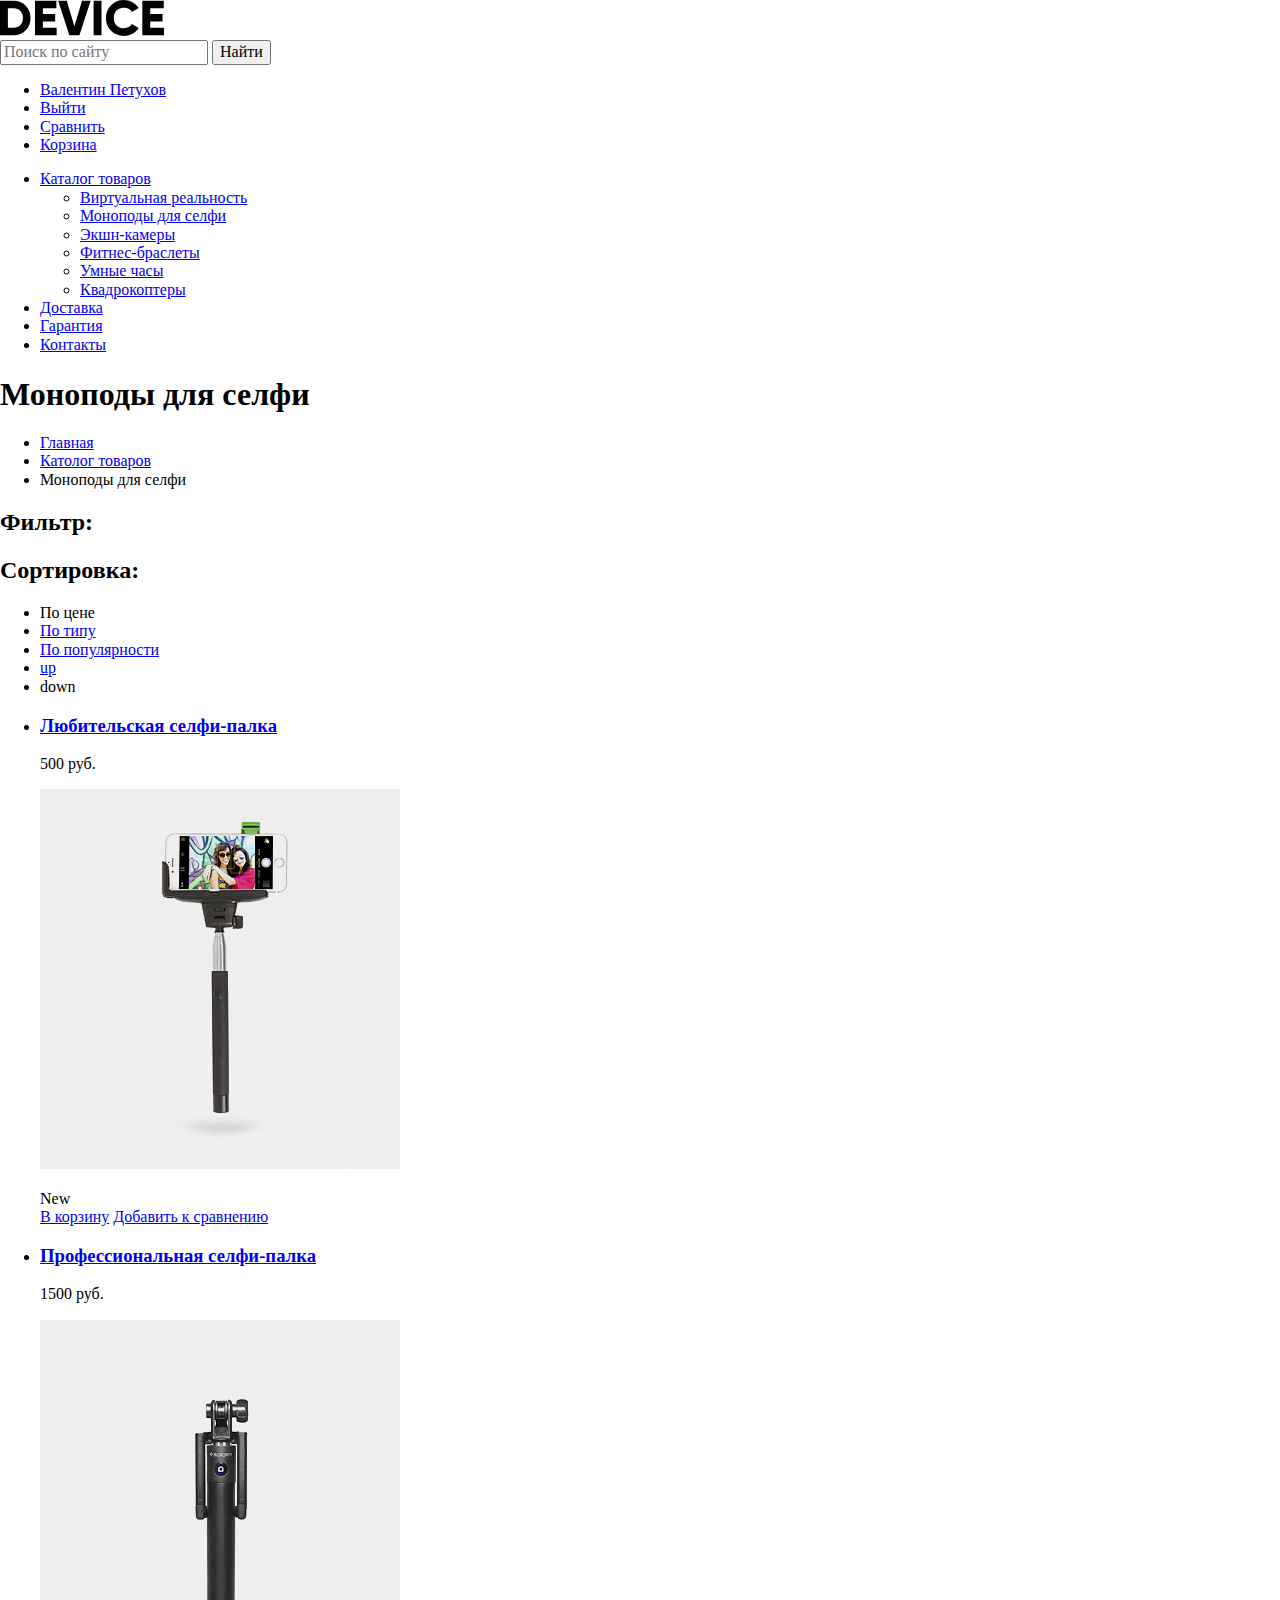
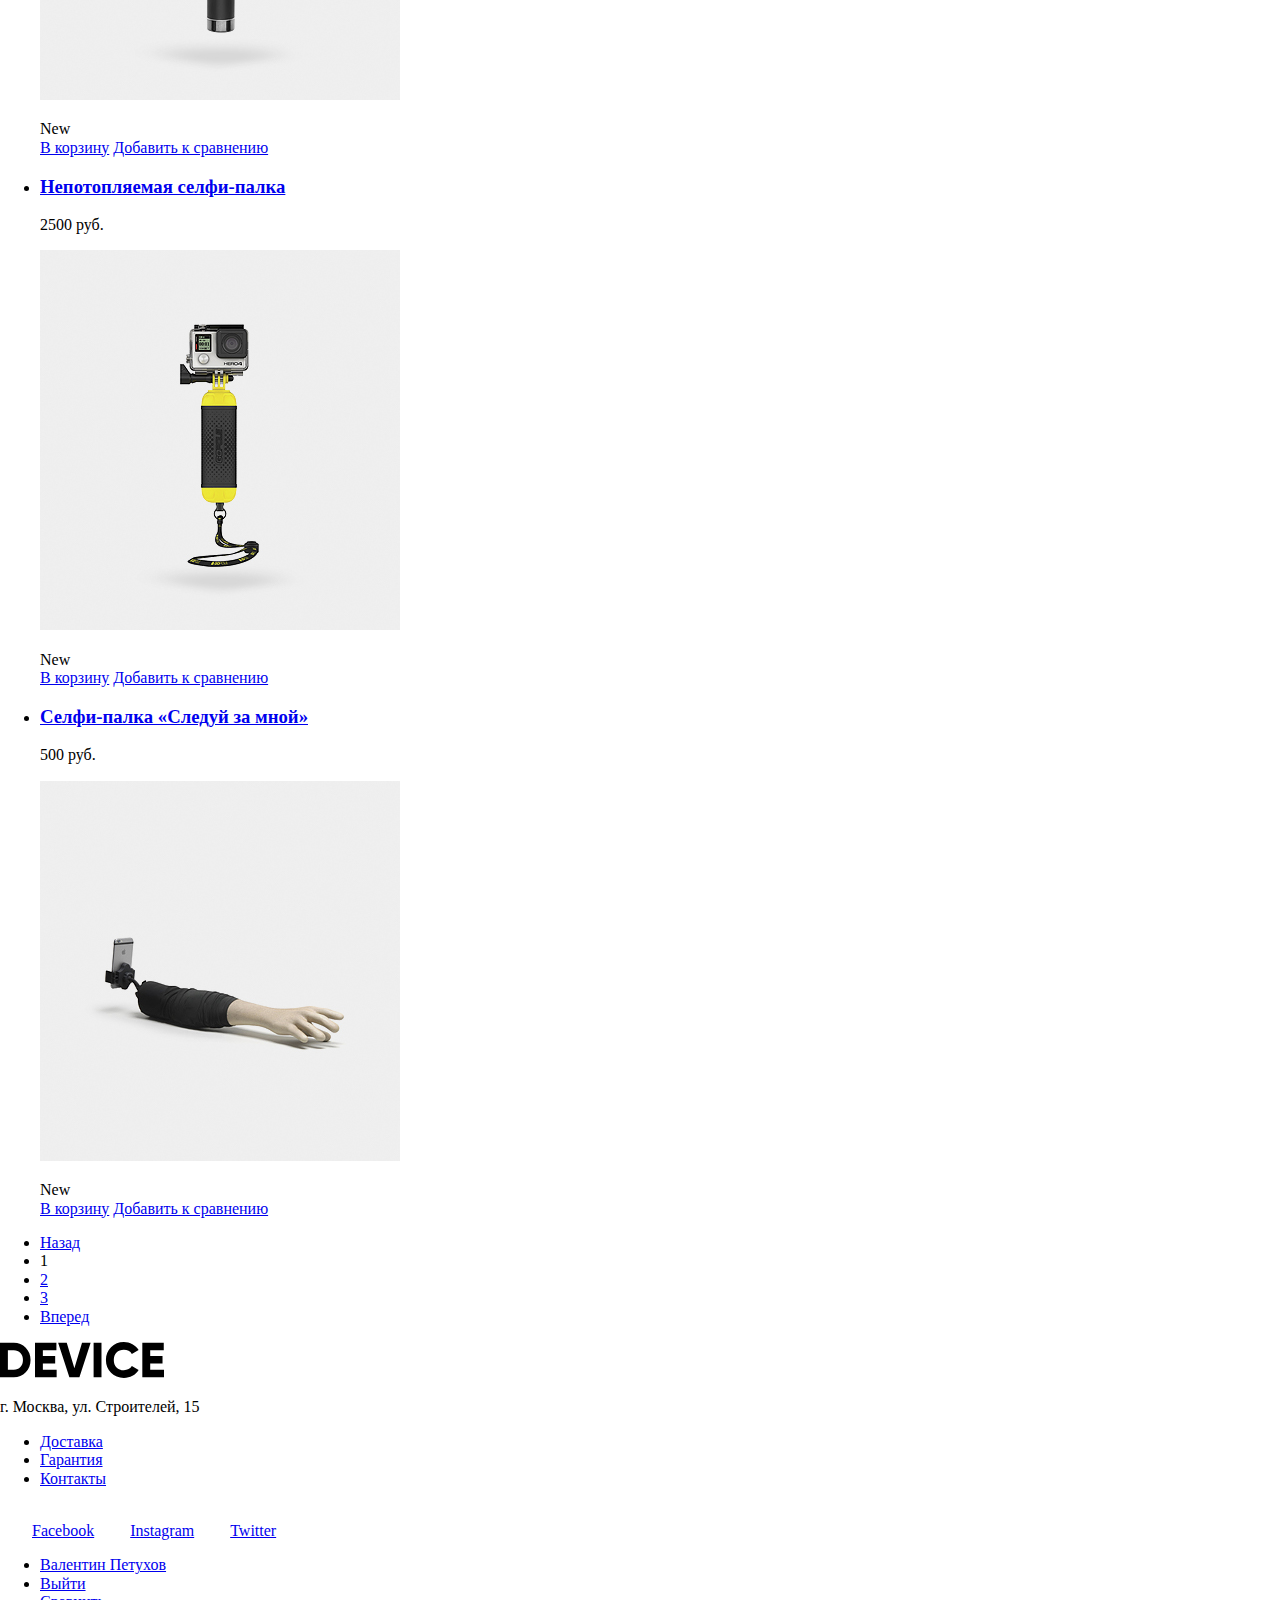
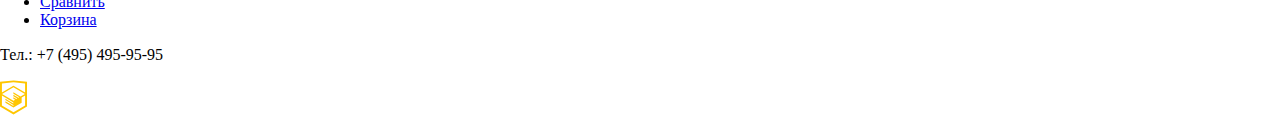
==== monopod.html @ d512a2a6 "Доработал разметку" ====
<!DOCTYPE html>
<html lang="ru">

<head>
    <meta charset="utf-8">
    <title>HTML Academy: Девайс</title>
    <link rel="stylesheet" href="css/normalize.css">
    <link rel="stylesheet" href="css/style.css">
</head>

<body>
    <header class="main-header">
        <a class="main-header-logo" href="index.html"><img src="img/logo.svg" alt="Device" width="164" height="36"></a>
        <form>
            <input type="search" name="search" placeholder="Поиск по сайту">
            <input type="submit" value="Найти">
        </form>
        <ul class="user-block">
            <li class="login"><a href="#">Валентин Петухов</a></li>
            <li class="exit"><a href="#">Выйти</a></li>
            <li class="compare"><a href="#">Сравнить</a></li>
            <li class="cart"><a href="#">Корзина</a></li>
        </ul>
        <nav class="main-navigation">
            <ul class="site-navigation">
                <li><a href="#">Каталог товаров</a>
                    <ul>
                        <li><a href="#">Виртуальная реальность</a></li>
                        <li><a href="#">Моноподы для селфи</a></li>
                        <li><a href="#">Экшн-камеры</a></li>
                    </ul>
                    <ul>
                        <li><a href="#">Фитнес-браслеты</a></li>
                        <li><a href="#">Умные часы</a></li>
                    </ul>
                    <ul>
                        <li><a href="#">Квадрокоптеры</a></li>
                    </ul>
                </li>
                <li><a href="#">Доставка</a></li>
                <li><a href="#">Гарантия</a></li>
                <li><a href="#">Контакты</a></li>
            </ul>
        </nav>
    </header>

    <main class="container">

        <h1>Моноподы для селфи</h1>
        <ul class="breadcrumbs">
            <li><a href="index.html">Главная</a></li>
            <li><a href="#">Католог товаров</a></li>
            <li class="breadcrumbs-current">Моноподы для селфи</li>
        </ul>

        <section class="filter">
            <h2 class="filter-title">Фильтр:</h2>
            <!-- ЗДЕСЬ БУДЕТ ФОРМА С ФИЛЬТРОМ -->
        </section>

        <section class="sorting">
            <h2 class="sorting-title">Сортировка:</h2>
            <ul class="sorting-type">
                <li><a class="sorting-type-active">По цене</a></li>
                <li><a href="#">По типу</a></li>
                <li><a href="#">По популярности</a></li>
                <li><a class="btn-up-direction" href="#">up</a></li>
                <li><a class="btn-down-direction sorting-direction-active">down</a></li>
            </ul>
        </section>

        <section class="catalog">
            <ul class="catalog-items">
                <li class="catalog-item">
                    <h3 class="catalog-item-title"><a href="#">Любительская селфи-палка</a></h3>
                    <span class="catalog-item-price">500 руб.</span>
                    <p>
                        <img src="img/item-1.jpg" alt="Любительская селфи-палка" width="360" height="380">
                    </p>
                    <div class="catalog-item-flag">New</div>
                    <div class="catalog-item-hover">
                        <a href="#">В корзину</a>
                        <a href="#">Добавить к сравнению</a>
                    </div>
                </li>
                <li class="catalog-item">
                    <h3 class="catalog-item-title"><a href="#">Профессиональная селфи-палка</a></h3>
                    <span class="catalog-item-price">1500 руб.</span>
                    <p>
                        <img src="img/item-2.jpg" alt="Профессиональная селфи-палка" width="360" height="380">
                    </p>
                    <div class="catalog-item-flag">New</div>
                    <div class="catalog-item-hover">
                        <a href="#">В корзину</a>
                        <a href="#">Добавить к сравнению</a>
                    </div>
                </li>
                <li class="catalog-item">
                    <h3 class="catalog-item-title"><a href="#">Непотопляемая селфи-палка</a></h3>
                    <span class="catalog-item-price">2500 руб.</span>
                    <p>
                        <img src="img/item-3.jpg" alt="Непотопляемая селфи-палка" width="360" height="380">
                    </p>
                    <div class="catalog-item-flag">New</div>
                    <div class="catalog-item-hover">
                        <a href="#">В корзину</a>
                        <a href="#">Добавить к сравнению</a>
                    </div>
                </li>
                <li class="catalog-item">

                    <h3 class="catalog-item-title"><a href="#">Селфи-палка «Следуй за мной»</a></h3>
                    <span class="catalog-item-price">500 руб.</span>
                    <p>
                        <img src="img/item-4.jpg" alt="Селфи-палка «Следуй за мной»" width="360" height="380">
                    </p>
                    <div class="catalog-item-flag">New</div>
                    <div class="catalog-item-hover">
                        <a href="#">В корзину</a>
                        <a href="#">Добавить к сравнению</a>
                    </div>
                </li>
            </ul>
            <ul class="catalog-pagination">
                <li class="pagination-btn-prev">
                    <a href="#">Назад</a>
                </li>
                <li class="pagination-btn-page">
                    <a class="pagination-item-current">1</a>
                </li>
                <li class="pagination-btn-page">
                    <a href="#">2</a>
                </li>
                <li class="pagination-btn-page">
                    <a href="#">3</a>
                </li>
                <li class="pagination-btn-prev">
                    <a href="#">Вперед</a>
                </li>
            </ul>
        </section>

    </main>

    <footer class="main-footer">
        <a class="main-footer-logo" href="index.html"><img src="img/logo.svg" alt="Device" width="164" height="36"></a>
        <p>г. Москва, ул. Строителей, 15</p>
        <ul class="site-navigation">
            <li><a href="#">Доставка</a></li>
            <li><a href="#">Гарантия</a></li>
            <li><a href="#">Контакты</a></li>
        </ul>
        <div class="main-footer-social">
            <a class="social-btn" href="#"><img src="img/fb.svg" alt="Facebook" width="32" height="32">Facebook</a>
            <a class="social-btn" href="#"><img src="img/instagram.svg" alt="Instagram" width="32" height="32">Instagram</a>
            <a class="social-btn" href="#"><img src="img/twitter.svg" alt="Twitter" width="32" height="32">Twitter</a>
        </div>
        <ul class="user-block">
            <li class="login"><a href="#">Валентин Петухов</a></li>
            <li class="exit"><a href="#">Выйти</a></li>
            <li class="compare"><a href="#">Сравнить</a></li>
            <li class="cart"><a href="#">Корзина</a></li>
        </ul>
        <p>Тел.: +7 (495) 495-95-95</p>
        <a href="https://htmlacademy.ru/intensive/htmlcss" target="_blank"><img src="img/logo-html.svg" alt="HTML Academy" width="27" height="35"></a>
    </footer>

    <script type="text/javascript" src="js/scripts.js"></script>

</body>

</html>
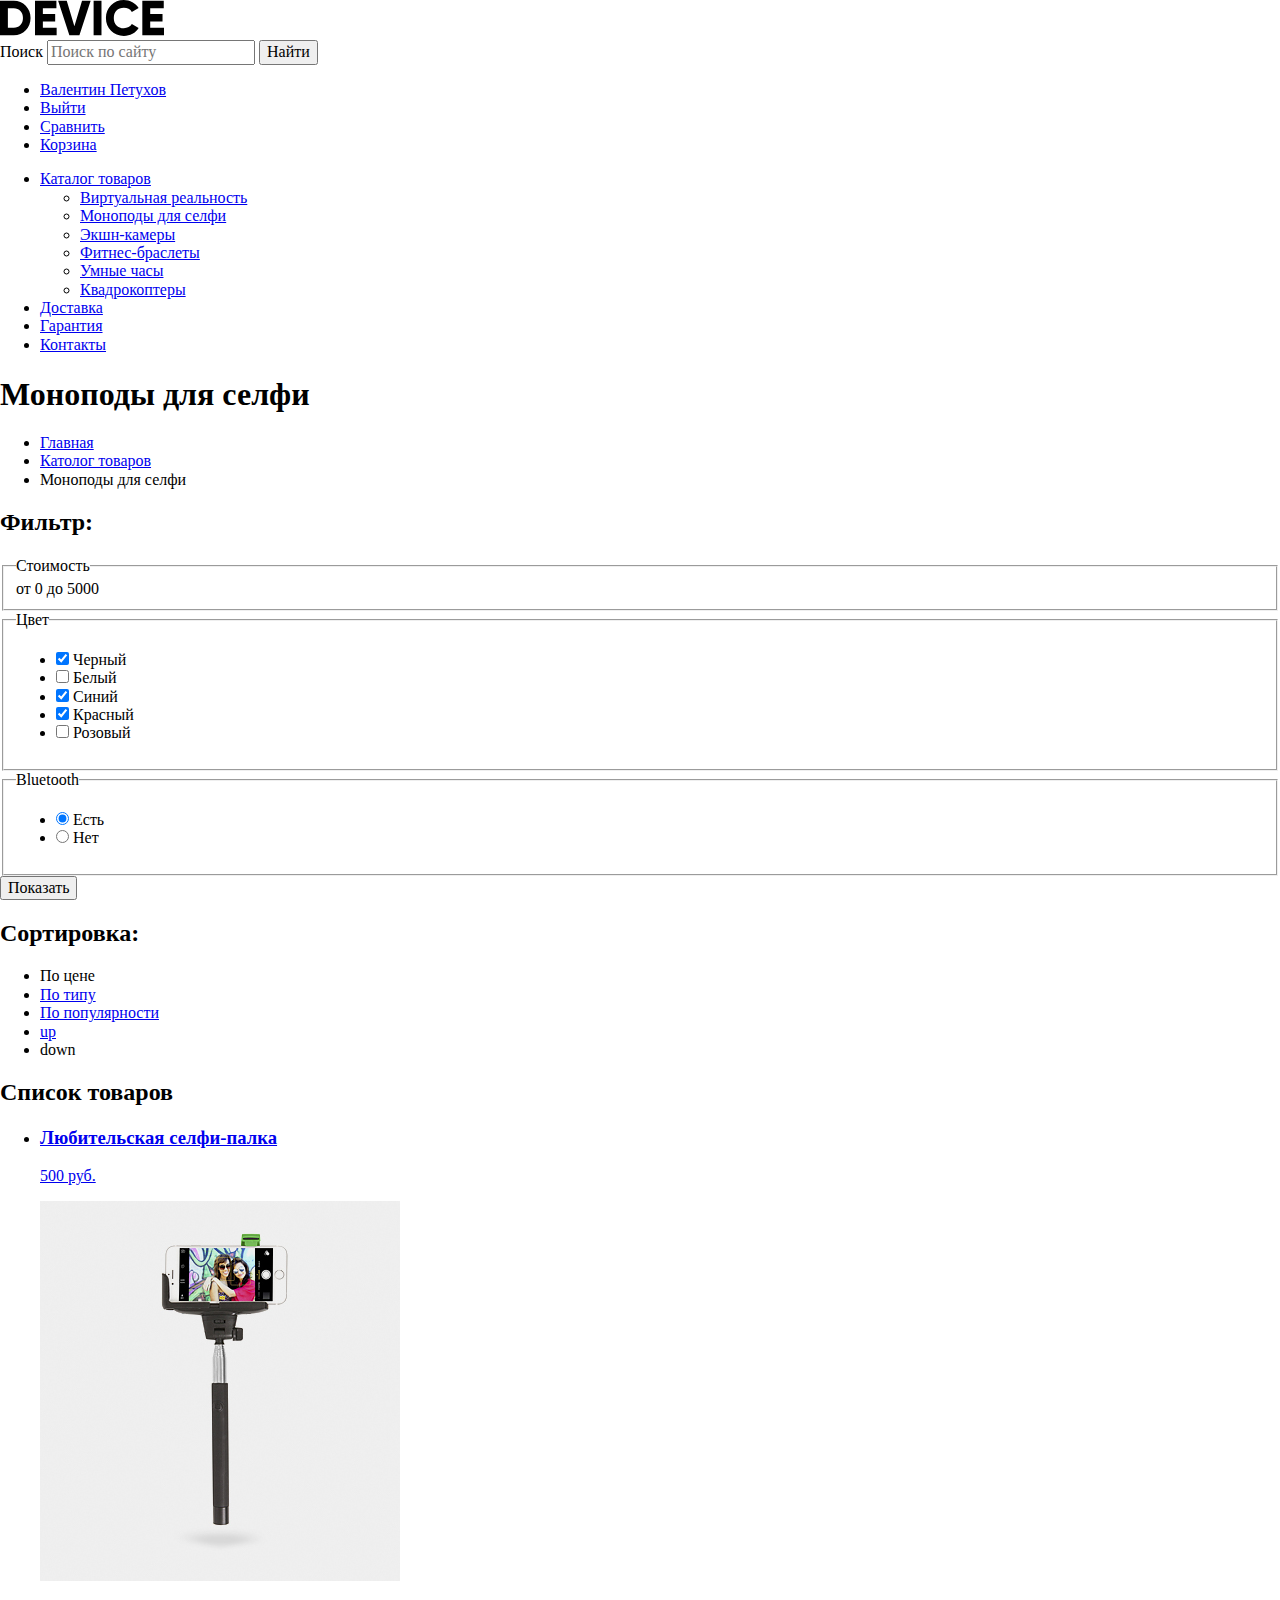
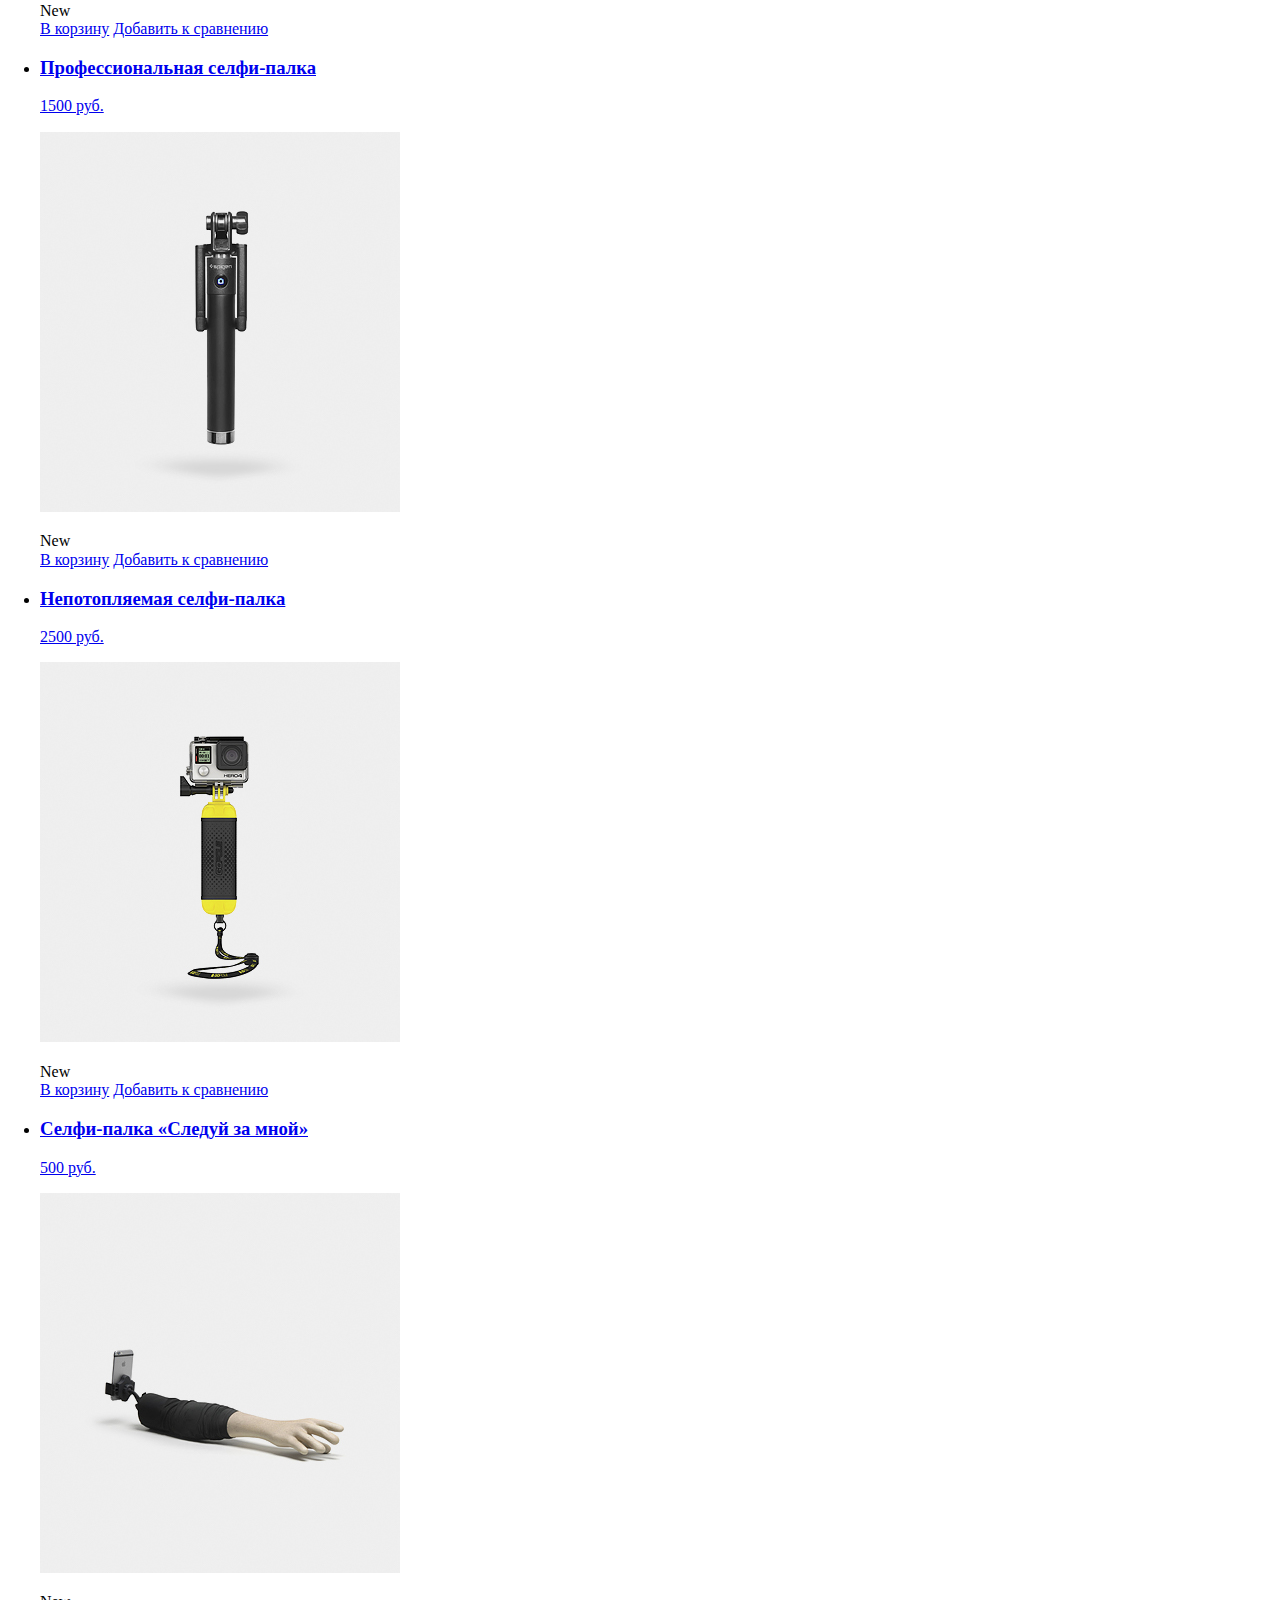
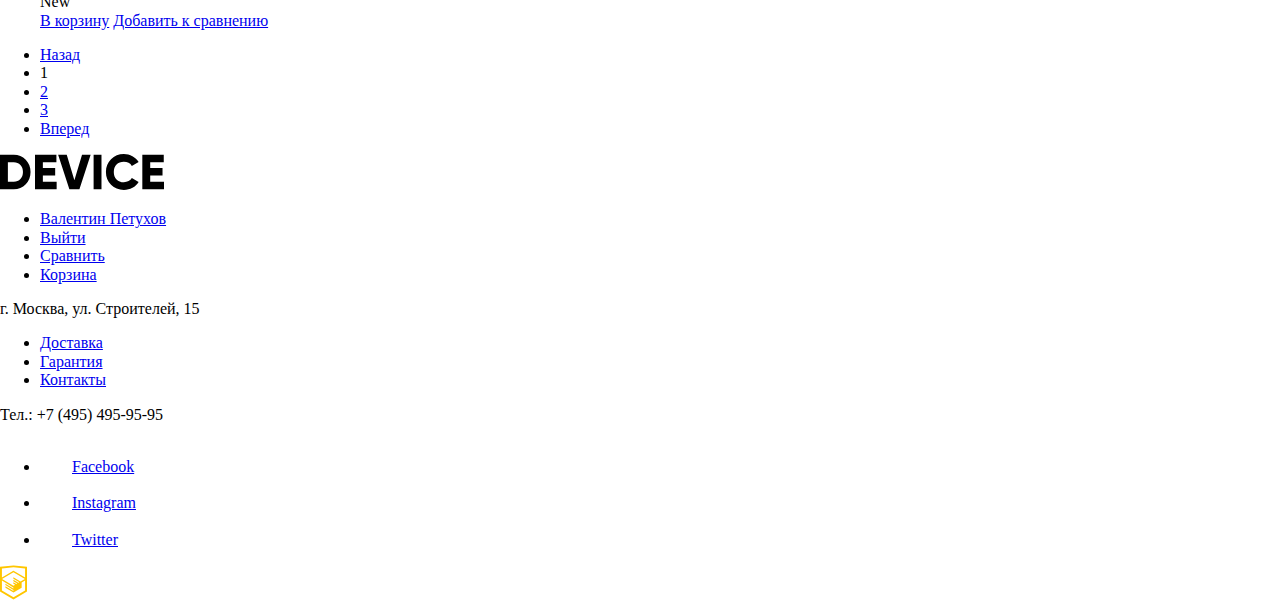
==== commit 96d6812f: "Доработал каталог" ====
--- a/monopod.html
+++ b/monopod.html
@@ -10,10 +10,11 @@
 
 <body>
     <header class="main-header">
-        <a class="main-header-logo" href="index.html"><img src="img/logo.svg" alt="Device" width="164" height="36"></a>
-        <form>
-            <input type="search" name="search" placeholder="Поиск по сайту">
-            <input type="submit" value="Найти">
+        <a class="logo" href="index.html"><img src="img/logo.svg" alt="Device" width="164" height="36"></a>
+        <form class="search-form" action="https://echo.htmlacademy.ru" method="get">
+            <label for="search-form">Поиск</label>
+            <input type="search" name="search" placeholder="Поиск по сайту" id="search-form">
+            <button type="submit">Найти</button>
         </form>
         <ul class="user-block">
             <li class="login"><a href="#">Валентин Петухов</a></li>
@@ -45,7 +46,6 @@
     </header>
 
     <main class="container">
-
         <h1>Моноподы для селфи</h1>
         <ul class="breadcrumbs">
             <li><a href="index.html">Главная</a></li>
@@ -53,9 +53,63 @@
             <li class="breadcrumbs-current">Моноподы для селфи</li>
         </ul>
 
-        <section class="filter">
+        <section class="filters">
             <h2 class="filter-title">Фильтр:</h2>
-            <!-- ЗДЕСЬ БУДЕТ ФОРМА С ФИЛЬТРОМ -->
+            <form class="filter" method="get" action="https://echo.htmlacademy.ru">
+                <fieldset>
+                    <legend>Стоимость</legend>
+                    <div class="range-controls">
+                        <div class="scale">
+                            <div class="bar"></div>
+                        </div>
+                        <div class="toggle toggle-min"></div>
+                        <div class="toggle toggle-max"></div>
+                    </div>
+                    <div class="selected-price">
+                        <span>от 0</span>
+                        <span>до 5000</span>
+                    </div>
+                </fieldset>
+                <fieldset>
+                    <legend>Цвет</legend>
+                    <ul>
+                        <li class="filter-option">
+                            <input class="visually-hidden filter-input filter-input-checkbox" type="checkbox" name="color-black" id="filter-color-black" checked>
+                            <label for="filter-color-black">Черный</label>
+                        </li>
+                        <li class="filter-option">
+                            <input class="visually-hidden filter-input filter-input-checkbox" type="checkbox" name="color-white" id="filter-color-white">
+                            <label for="filter-color-white">Белый</label>
+                        </li>
+                        <li class="filter-option">
+                            <input class="visually-hidden filter-input filter-input-checkbox" type="checkbox" name="color-blue" id="filter-color-blue" checked>
+                            <label for="filter-color-blue">Синий</label>
+                        </li>
+                        <li class="filter-option">
+                            <input class="visually-hidden filter-input filter-input-checkbox" type="checkbox" name="color-red" id="filter-color-red" checked>
+                            <label for="filter-color-red">Красный</label>
+                        </li>
+                        <li class="filter-option">
+                            <input class="visually-hidden filter-input filter-input-checkbox" type="checkbox" name="color-pink" id="filter-color-pink">
+                            <label for="filter-color-pink">Розовый</label>
+                        </li>
+                    </ul>
+                </fieldset>
+                <fieldset>
+                    <legend>Bluetooth</legend>
+                    <ul>
+                        <li class="filter-option">
+                            <input class="visually-hidden filter-input filter-input-radio" type="radio" name="bluetooth" value="yes" id="bluetooth-yes" checked>
+                            <label for="bluetooth-yes">Есть</label>
+                        </li>
+                        <li class="filter-option">
+                            <input class="visually-hidden filter-input filter-input-radio" type="radio" name="bluetooth" value="no" id="bluetooth-no">
+                            <label for="bluetooth-no">Нет</label>
+                        </li>
+                    </ul>
+                </fieldset>
+                <button type="submit" class="filter-button button">Показать</button>
+            </form>
         </section>
 
         <section class="sorting">
@@ -65,15 +119,18 @@
                 <li><a href="#">По типу</a></li>
                 <li><a href="#">По популярности</a></li>
                 <li><a class="btn-up-direction" href="#">up</a></li>
-                <li><a class="btn-down-direction sorting-direction-active">down</a></li>
+                <li><a class="btn-down-direction current">down</a></li>
             </ul>
         </section>
 
         <section class="catalog">
-            <ul class="catalog-items">
-                <li class="catalog-item">
-                    <h3 class="catalog-item-title"><a href="#">Любительская селфи-палка</a></h3>
-                    <span class="catalog-item-price">500 руб.</span>
+            <h2 class="visually-hidden">Список товаров</h2>
+            <ul class="catalog-list">
+                <li class="catalog-item">
+                    <a href="#">
+                        <h3 class="catalog-item-title">Любительская селфи-палка</h3>
+                        <span class="catalog-item-price">500 руб.</span>
+                    </a>
                     <p>
                         <img src="img/item-1.jpg" alt="Любительская селфи-палка" width="360" height="380">
                     </p>
@@ -84,8 +141,10 @@
                     </div>
                 </li>
                 <li class="catalog-item">
-                    <h3 class="catalog-item-title"><a href="#">Профессиональная селфи-палка</a></h3>
-                    <span class="catalog-item-price">1500 руб.</span>
+                    <a href="#">
+                        <h3 class="catalog-item-title">Профессиональная селфи-палка</h3>
+                        <span class="catalog-item-price">1500 руб.</span>
+                    </a>
                     <p>
                         <img src="img/item-2.jpg" alt="Профессиональная селфи-палка" width="360" height="380">
                     </p>
@@ -96,8 +155,10 @@
                     </div>
                 </li>
                 <li class="catalog-item">
-                    <h3 class="catalog-item-title"><a href="#">Непотопляемая селфи-палка</a></h3>
-                    <span class="catalog-item-price">2500 руб.</span>
+                    <a href="#">
+                        <h3 class="catalog-item-title">Непотопляемая селфи-палка</h3>
+                        <span class="catalog-item-price">2500 руб.</span>
+                    </a>
                     <p>
                         <img src="img/item-3.jpg" alt="Непотопляемая селфи-палка" width="360" height="380">
                     </p>
@@ -108,9 +169,10 @@
                     </div>
                 </li>
                 <li class="catalog-item">
-
-                    <h3 class="catalog-item-title"><a href="#">Селфи-палка «Следуй за мной»</a></h3>
-                    <span class="catalog-item-price">500 руб.</span>
+                    <a href="#">
+                        <h3 class="catalog-item-title">Селфи-палка «Следуй за мной»</h3>
+                        <span class="catalog-item-price">500 руб.</span>
+                    </a>
                     <p>
                         <img src="img/item-4.jpg" alt="Селфи-палка «Следуй за мной»" width="360" height="380">
                     </p>
@@ -121,20 +183,21 @@
                     </div>
                 </li>
             </ul>
-            <ul class="catalog-pagination">
-                <li class="pagination-btn-prev">
+
+            <ul class="pagination-list">
+                <li class="pagination-item">
                     <a href="#">Назад</a>
                 </li>
-                <li class="pagination-btn-page">
-                    <a class="pagination-item-current">1</a>
-                </li>
-                <li class="pagination-btn-page">
+                <li class="pagination-item pagination-item-current">
+                    <a>1</a>
+                </li>
+                <li class="pagination-item">
                     <a href="#">2</a>
                 </li>
-                <li class="pagination-btn-page">
+                <li class="pagination-item">
                     <a href="#">3</a>
                 </li>
-                <li class="pagination-btn-prev">
+                <li class="pagination-item">
                     <a href="#">Вперед</a>
                 </li>
             </ul>
@@ -143,26 +206,46 @@
     </main>
 
     <footer class="main-footer">
-        <a class="main-footer-logo" href="index.html"><img src="img/logo.svg" alt="Device" width="164" height="36"></a>
-        <p>г. Москва, ул. Строителей, 15</p>
-        <ul class="site-navigation">
-            <li><a href="#">Доставка</a></li>
-            <li><a href="#">Гарантия</a></li>
-            <li><a href="#">Контакты</a></li>
-        </ul>
-        <div class="main-footer-social">
-            <a class="social-btn" href="#"><img src="img/fb.svg" alt="Facebook" width="32" height="32">Facebook</a>
-            <a class="social-btn" href="#"><img src="img/instagram.svg" alt="Instagram" width="32" height="32">Instagram</a>
-            <a class="social-btn" href="#"><img src="img/twitter.svg" alt="Twitter" width="32" height="32">Twitter</a>
+        <div class="main-footer-top">
+            <a class="logo"><img src="img/logo.svg" alt="Device" width="164" height="36"></a>
+            <ul class="user-block">
+                <li class="login">
+                    <a href="#">Валентин Петухов</a>
+                </li>
+                <li class="exit">
+                    <a href="#">Выйти</a>
+                </li>
+                <li class="compare">
+                    <a href="#">Сравнить</a>
+                </li>
+                <li class="cart">
+                    <a href="#">Корзина</a>
+                </li>
+            </ul>
         </div>
-        <ul class="user-block">
-            <li class="login"><a href="#">Валентин Петухов</a></li>
-            <li class="exit"><a href="#">Выйти</a></li>
-            <li class="compare"><a href="#">Сравнить</a></li>
-            <li class="cart"><a href="#">Корзина</a></li>
-        </ul>
-        <p>Тел.: +7 (495) 495-95-95</p>
-        <a href="https://htmlacademy.ru/intensive/htmlcss" target="_blank"><img src="img/logo-html.svg" alt="HTML Academy" width="27" height="35"></a>
+        <div class="main-footer-middle">
+            <p>г. Москва, ул. Строителей, 15</p>
+            <ul class="site-navigation">
+                <li><a href="#">Доставка</a></li>
+                <li><a href="#">Гарантия</a></li>
+                <li><a href="#">Контакты</a></li>
+            </ul>
+            <p>Тел.: +7 (495) 495-95-95</p>
+        </div>
+        <div class="main-footer-bottom">
+            <ul class="social-buttons">
+                <li>
+                    <a class="social-facebook" href="#"><img src="img/fb.svg" alt="Facebook" width="32" height="32">Facebook</a>
+                </li>
+                <li>
+                    <a class="social-instagram" href="#"><img src="img/instagram.svg" alt="Instagram" width="32" height="32">Instagram</a>
+                </li>
+                <li>
+                    <a class="social-twitter" href="#"><img src="img/twitter.svg" alt="Twitter" width="32" height="32">Twitter</a>
+                </li>
+            </ul>
+            <a href="https://htmlacademy.ru/intensive/htmlcss" target="_blank"><img src="img/logo-html.svg" alt="HTML Academy" width="27" height="35"></a>
+        </div>
     </footer>
 
     <script type="text/javascript" src="js/scripts.js"></script>
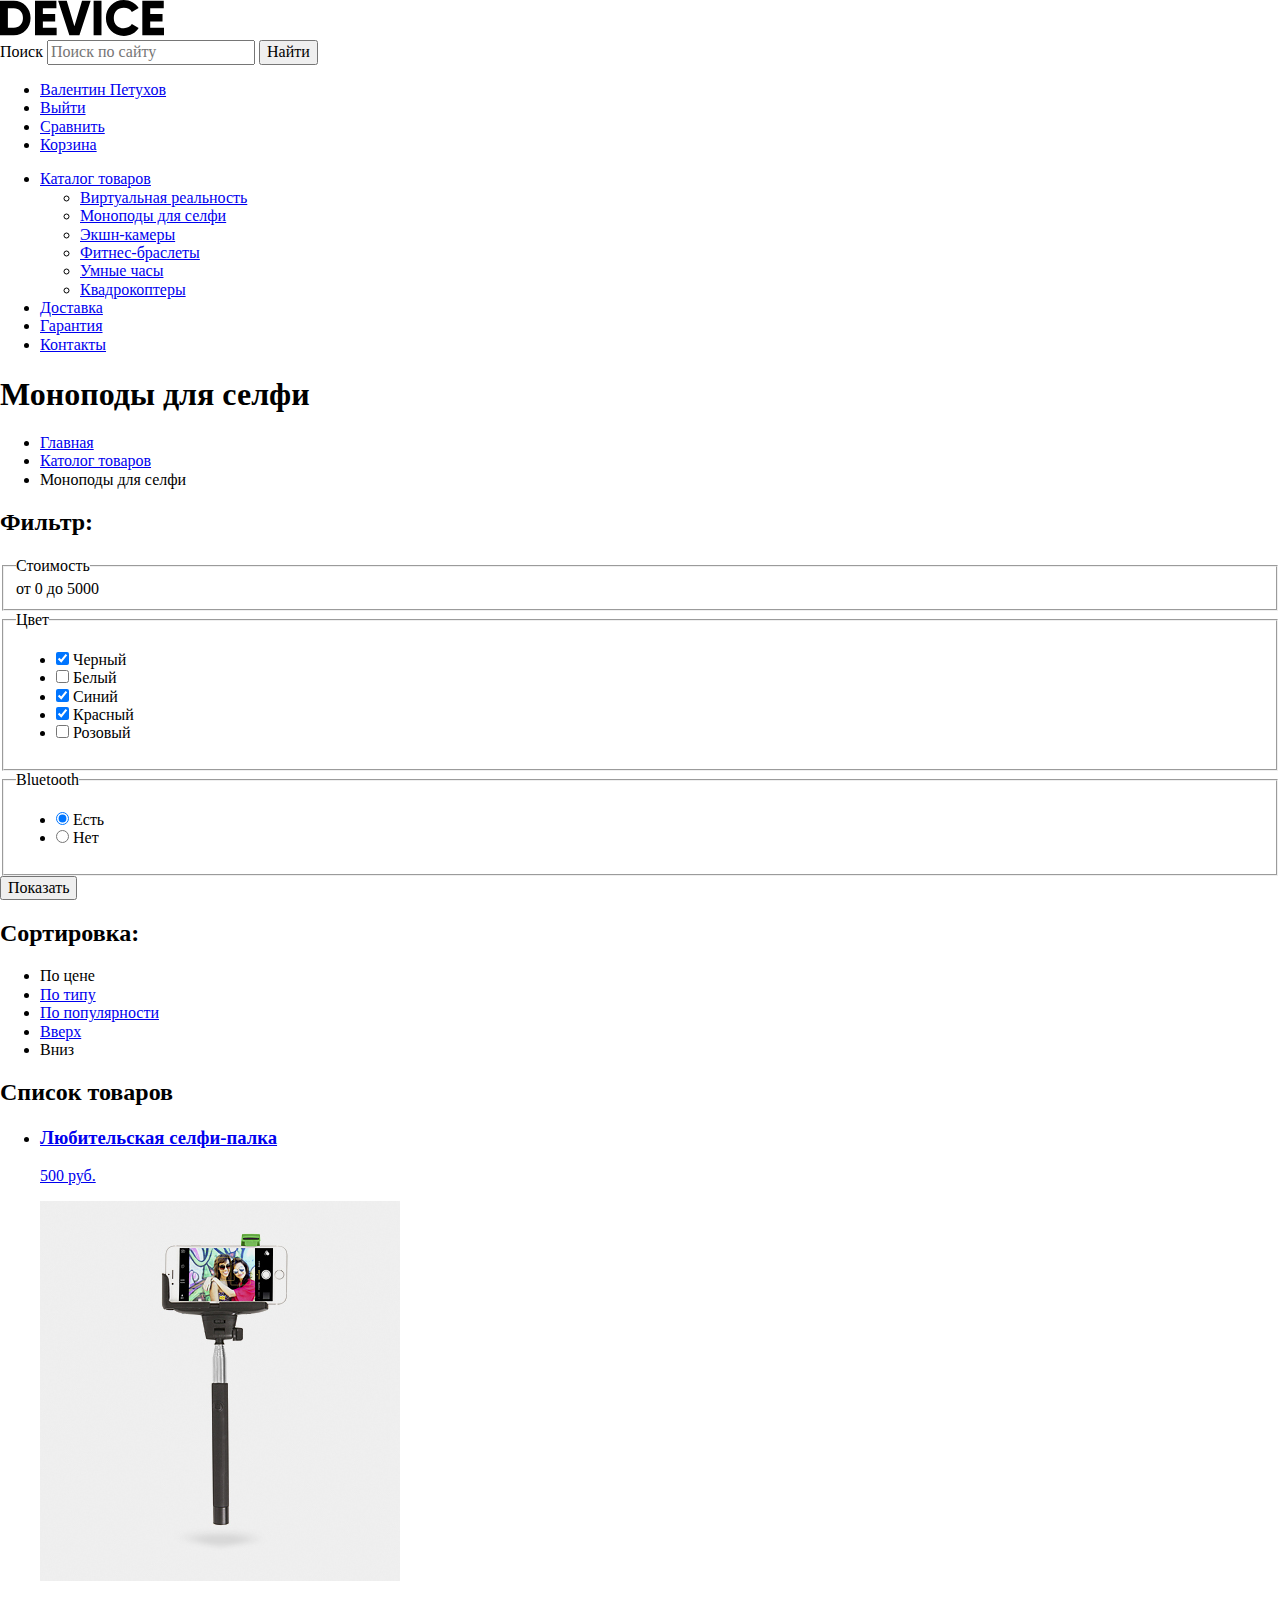
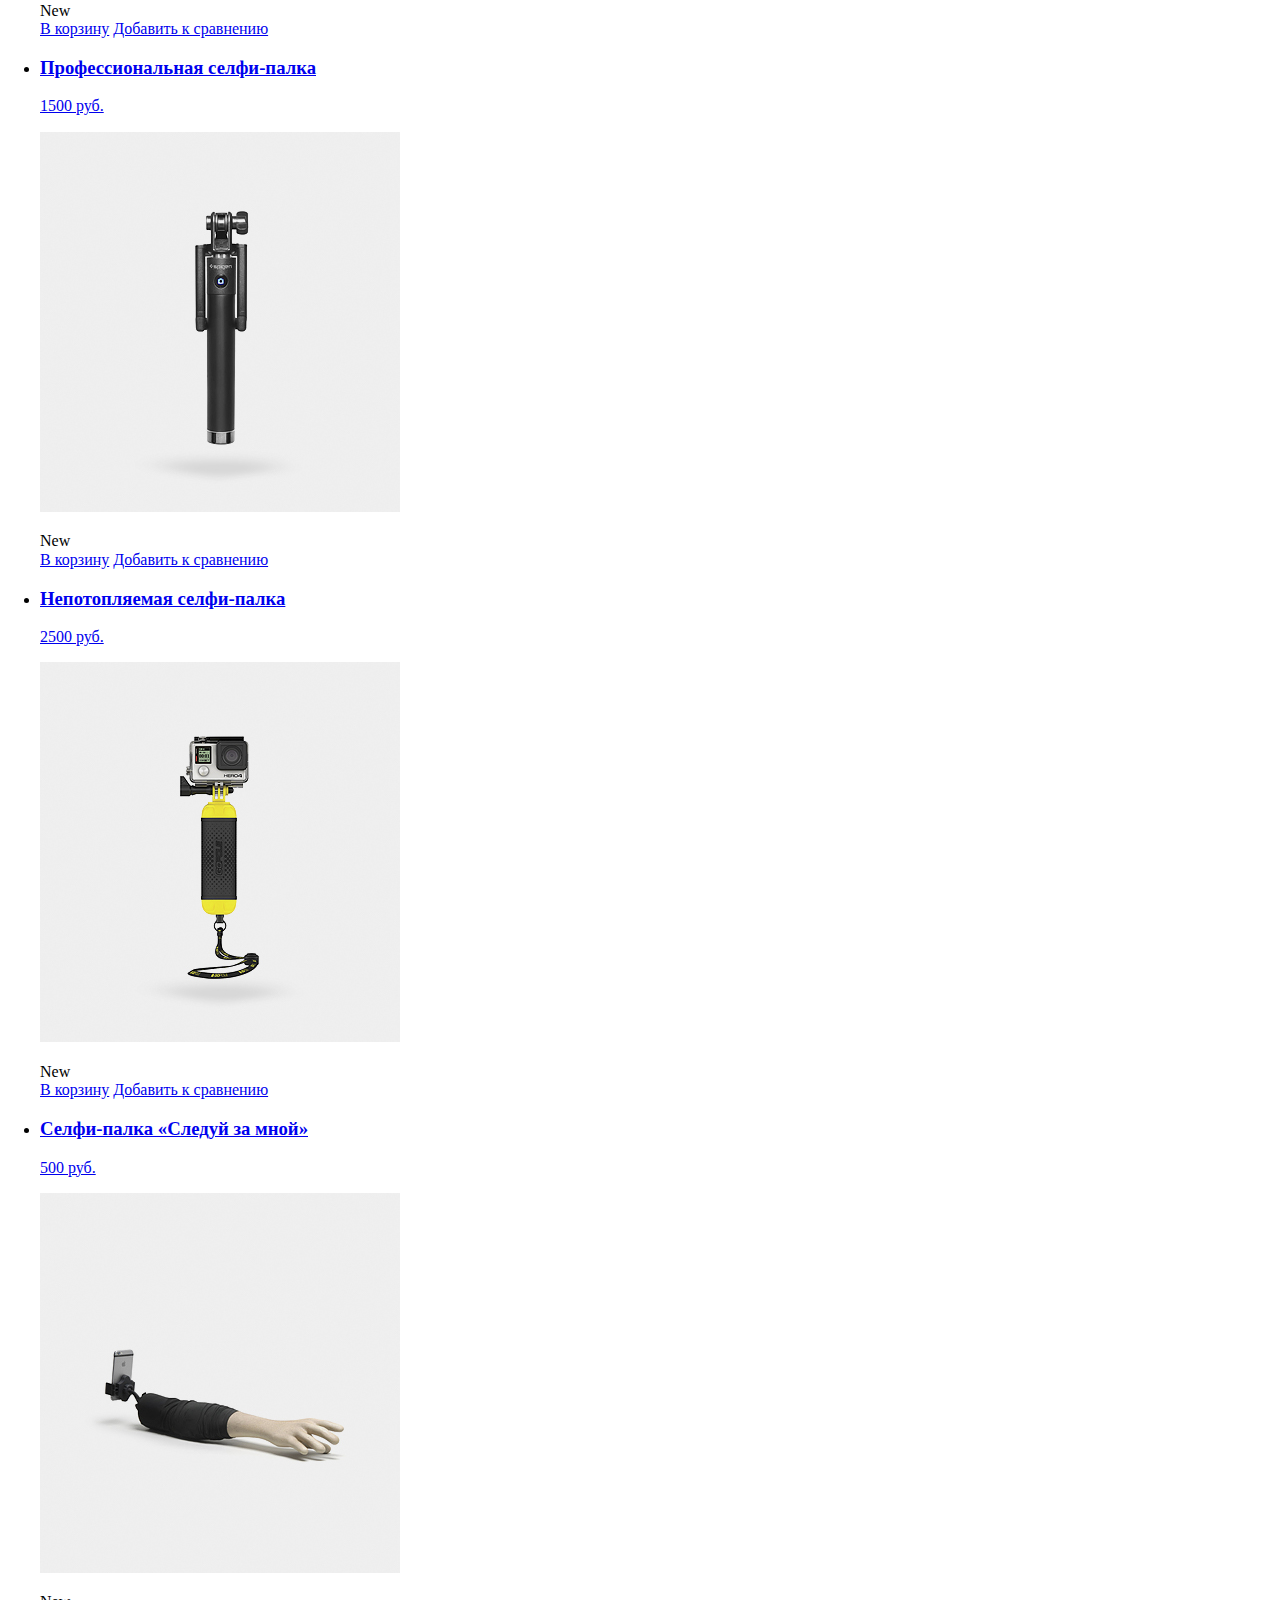
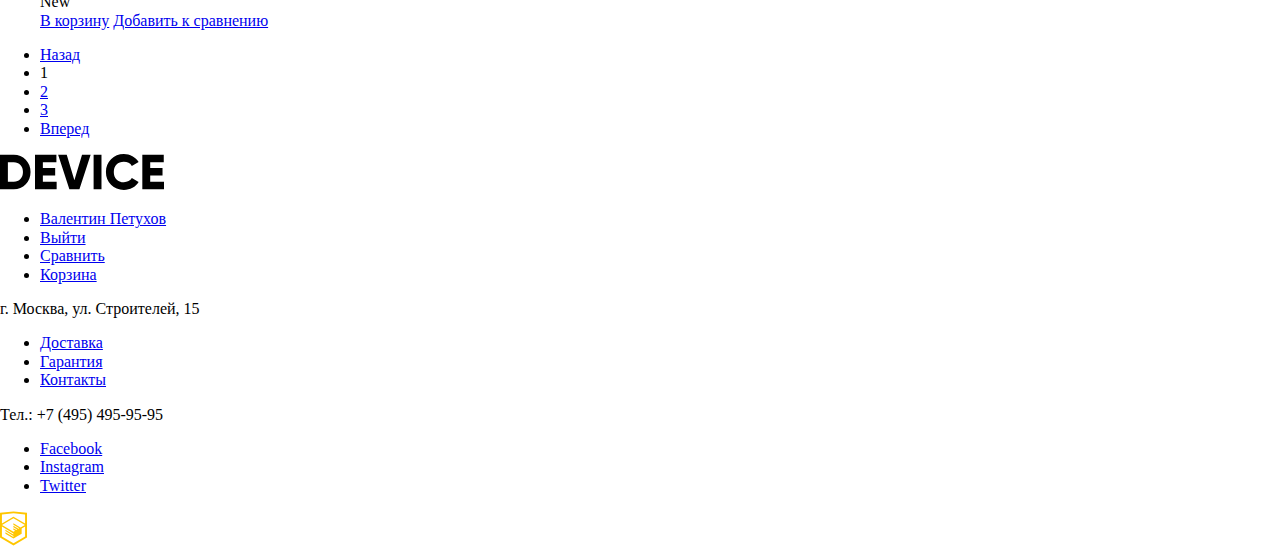
==== commit 7d7f4460: "Внес правки по Доступности" ====
--- a/monopod.html
+++ b/monopod.html
@@ -59,11 +59,8 @@
                 <fieldset>
                     <legend>Стоимость</legend>
                     <div class="range-controls">
-                        <div class="scale">
-                            <div class="bar"></div>
-                        </div>
-                        <div class="toggle toggle-min"></div>
-                        <div class="toggle toggle-max"></div>
+                        <span class="toggle toggle-min"></span>
+                        <span class="toggle toggle-max"></span>
                     </div>
                     <div class="selected-price">
                         <span>от 0</span>
@@ -118,8 +115,8 @@
                 <li><a class="sorting-type-active">По цене</a></li>
                 <li><a href="#">По типу</a></li>
                 <li><a href="#">По популярности</a></li>
-                <li><a class="btn-up-direction" href="#">up</a></li>
-                <li><a class="btn-down-direction current">down</a></li>
+                <li><a class="btn-up-direction" href="#">Вверх</a></li>
+                <li><a class="btn-down-direction current">Вниз</a></li>
             </ul>
         </section>
 
@@ -234,21 +231,15 @@
         </div>
         <div class="main-footer-bottom">
             <ul class="social-buttons">
-                <li>
-                    <a class="social-facebook" href="#"><img src="img/fb.svg" alt="Facebook" width="32" height="32">Facebook</a>
-                </li>
-                <li>
-                    <a class="social-instagram" href="#"><img src="img/instagram.svg" alt="Instagram" width="32" height="32">Instagram</a>
-                </li>
-                <li>
-                    <a class="social-twitter" href="#"><img src="img/twitter.svg" alt="Twitter" width="32" height="32">Twitter</a>
-                </li>
+                <li><a class="social-facebook" href="#">Facebook</a></li>
+                <li><a class="social-instagram" href="#">Instagram</a></li>
+                <li><a class="social-twitter" href="#">Twitter</a></li>
             </ul>
             <a href="https://htmlacademy.ru/intensive/htmlcss" target="_blank"><img src="img/logo-html.svg" alt="HTML Academy" width="27" height="35"></a>
         </div>
     </footer>
 
-    <script type="text/javascript" src="js/scripts.js"></script>
+    <script src="js/scripts.js"></script>
 
 </body>
 
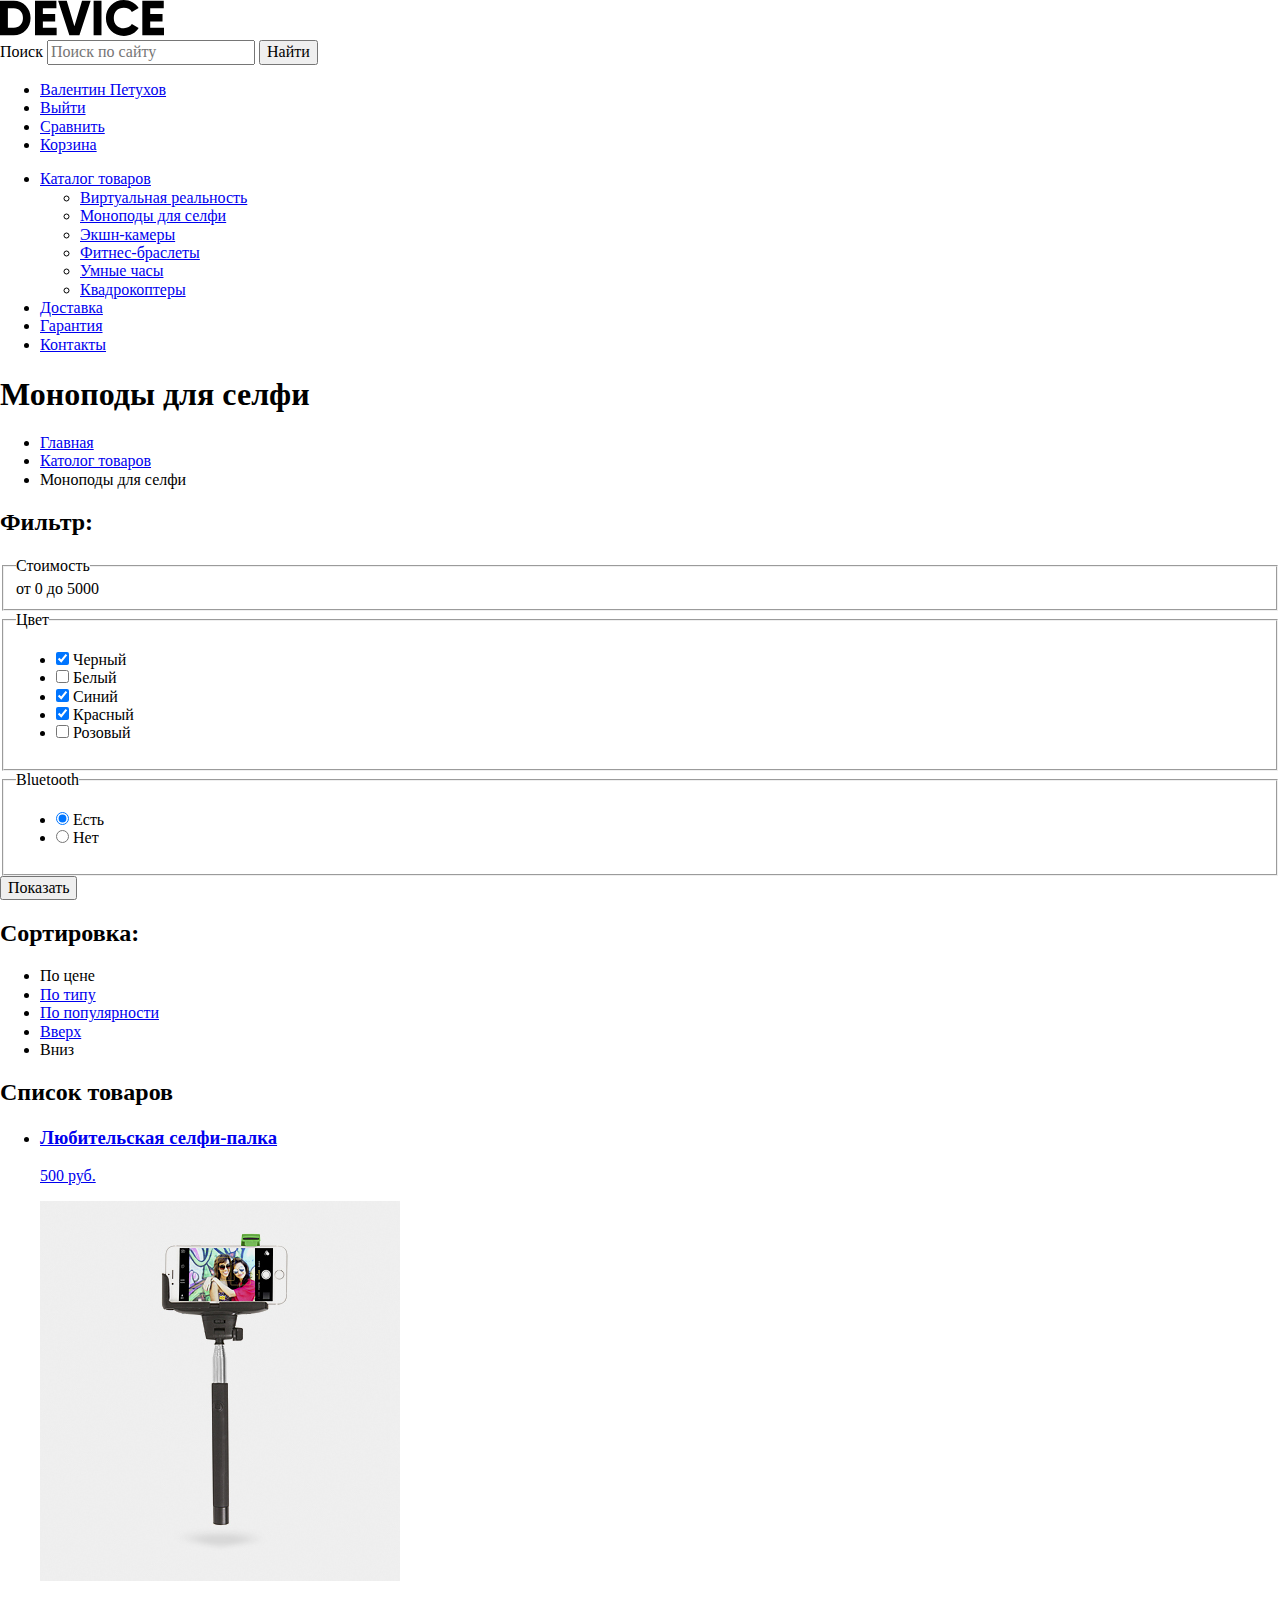
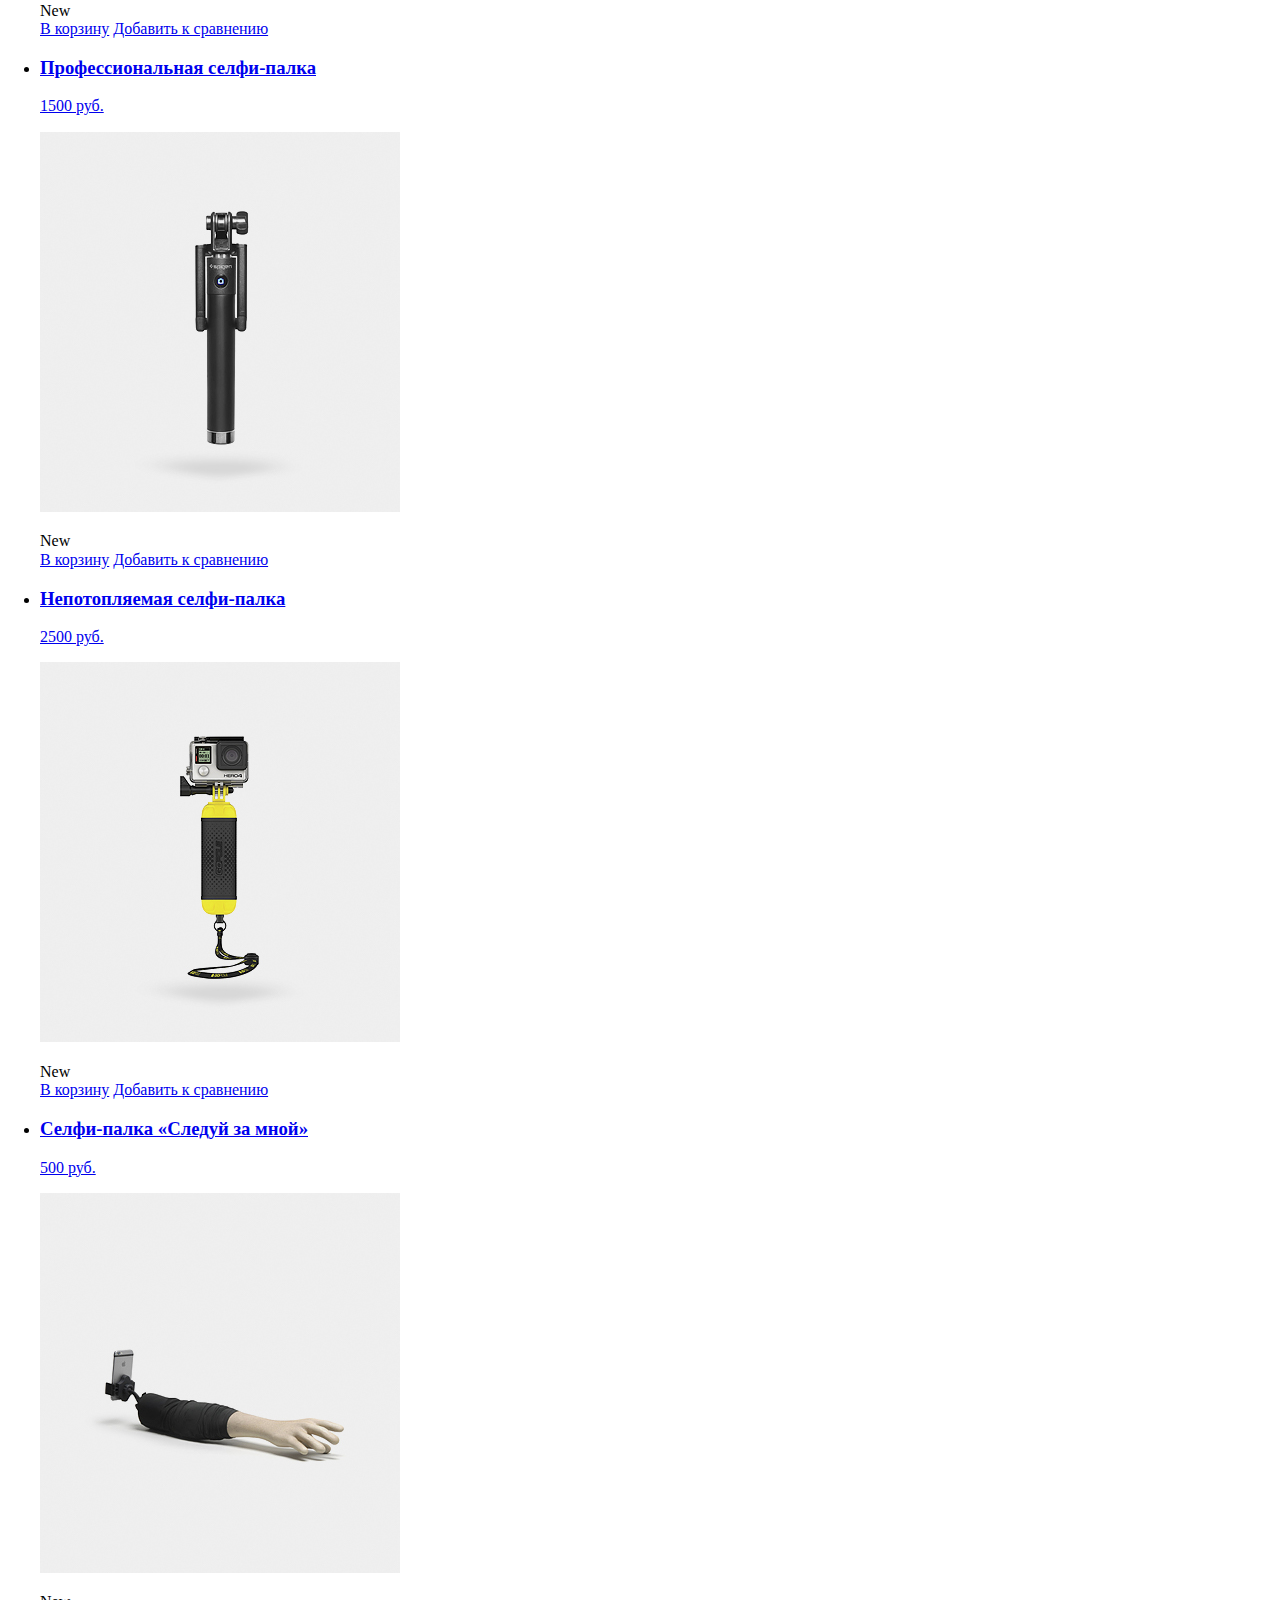
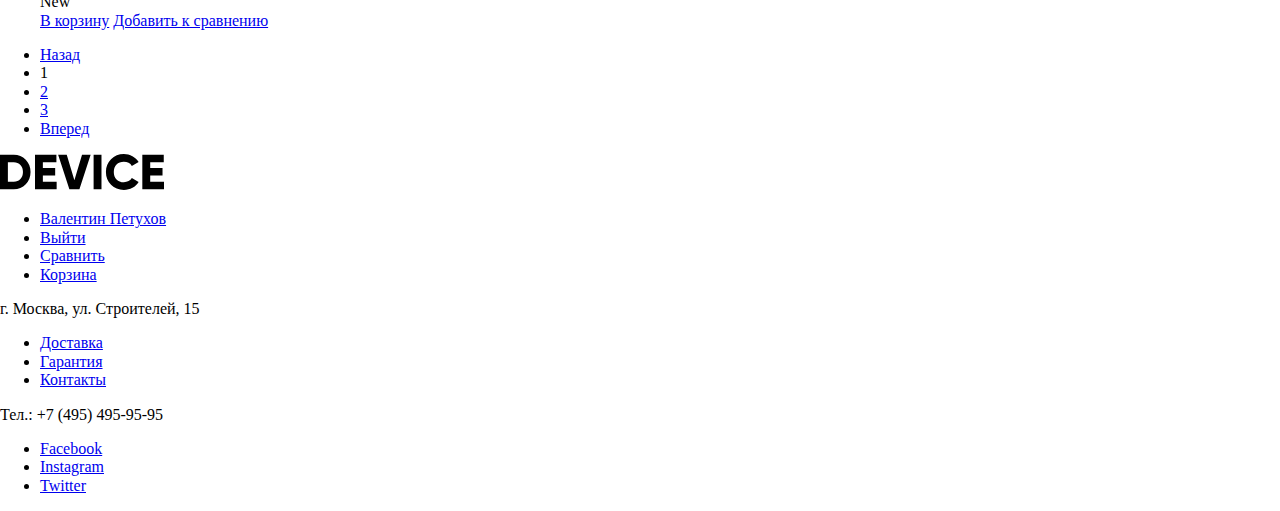
==== commit be7debc5: "Изменил ссылку с картинкой на просто ссылку" ====
--- a/monopod.html
+++ b/monopod.html
@@ -235,7 +235,7 @@
                 <li><a class="social-instagram" href="#">Instagram</a></li>
                 <li><a class="social-twitter" href="#">Twitter</a></li>
             </ul>
-            <a href="https://htmlacademy.ru/intensive/htmlcss" target="_blank"><img src="img/logo-html.svg" alt="HTML Academy" width="27" height="35"></a>
+            <a href="https://htmlacademy.ru/intensive/htmlcss" target="_blank"></a>
         </div>
     </footer>
 
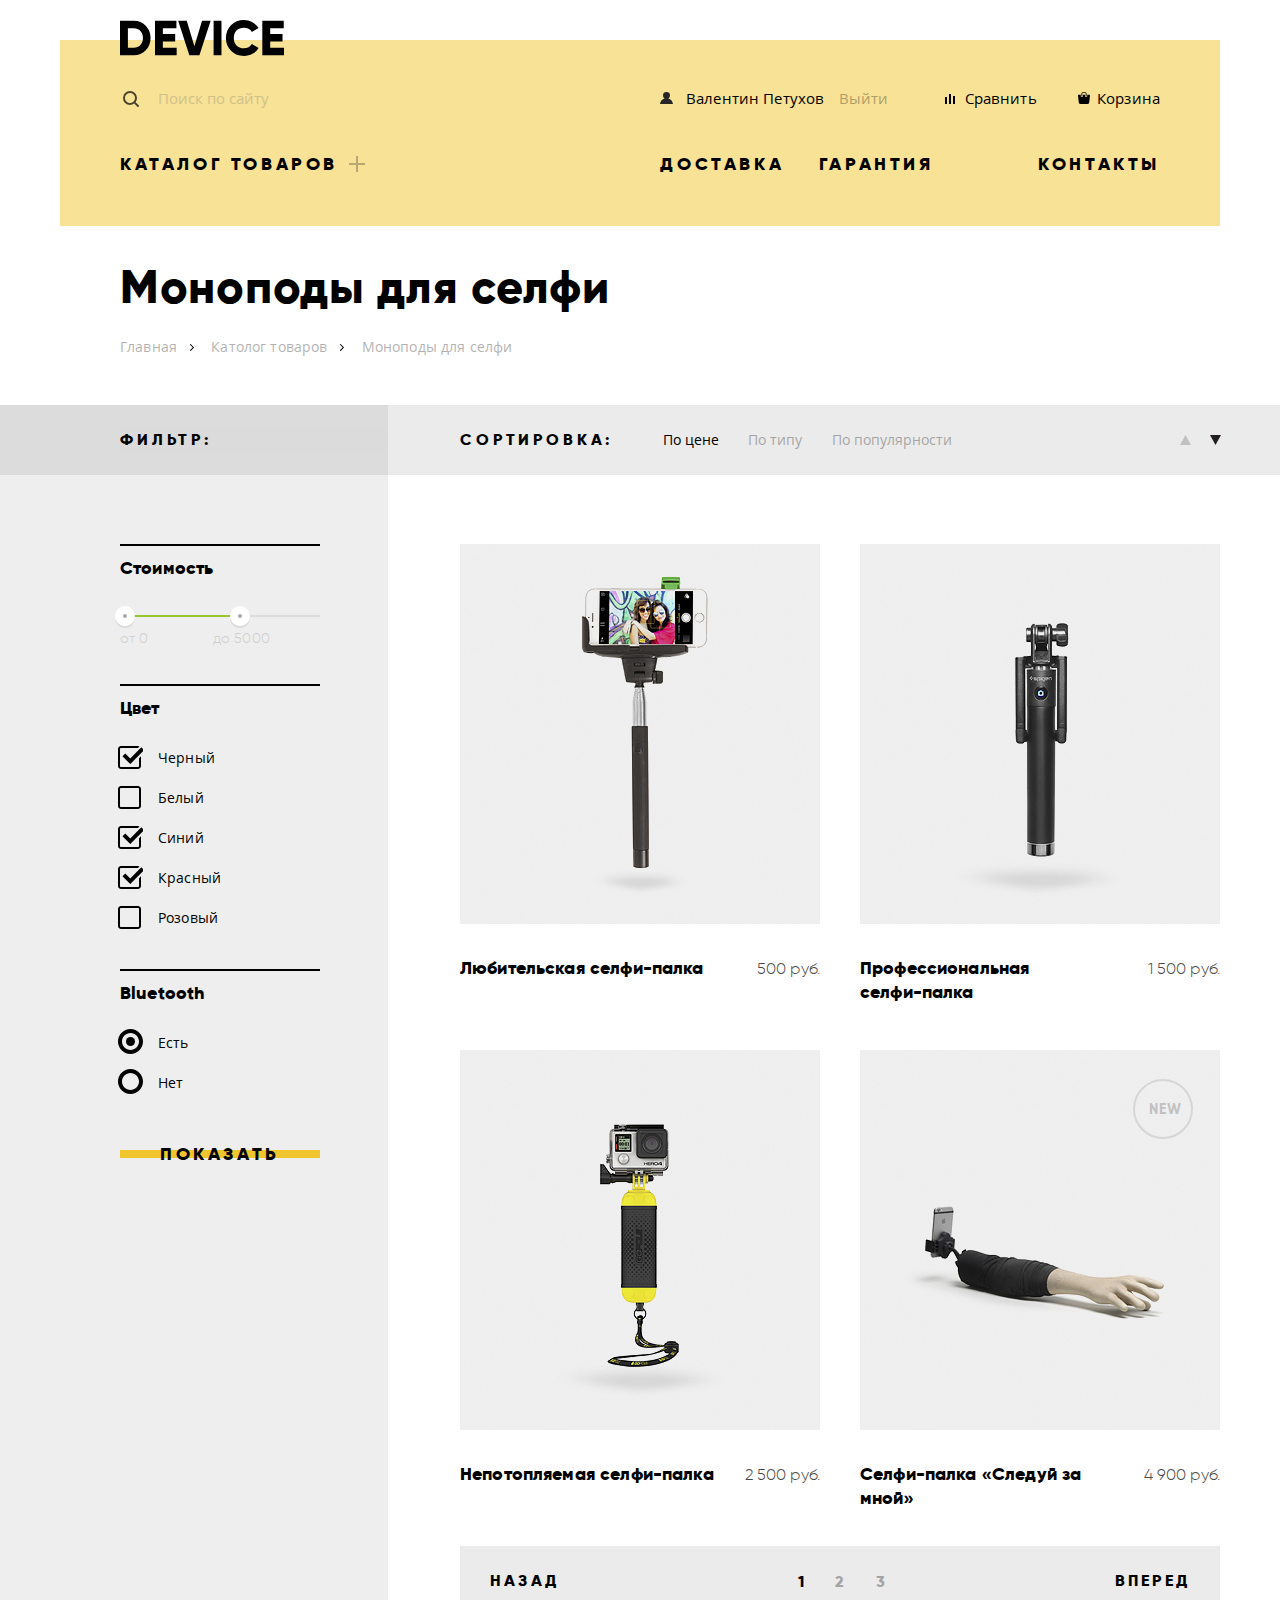
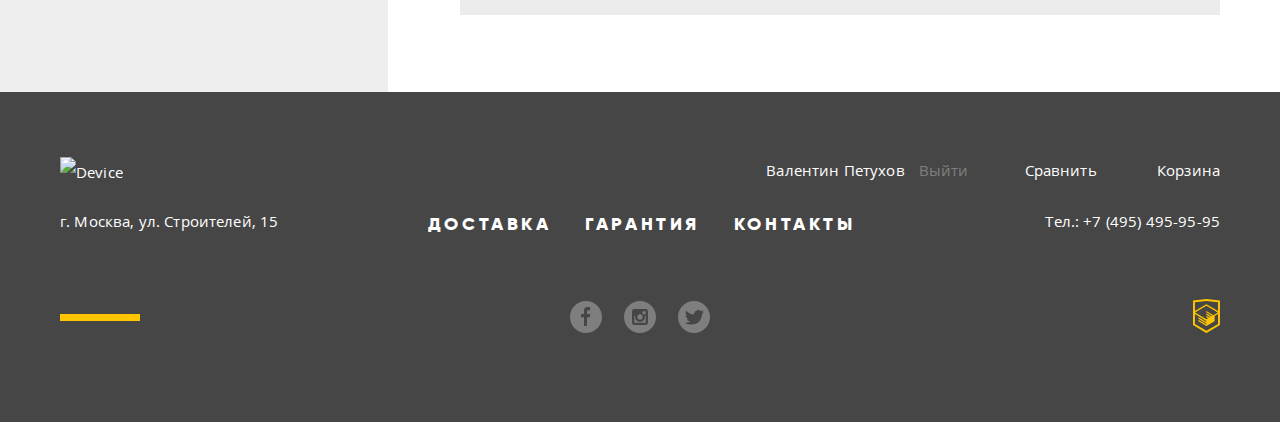
==== commit 3a618c1f: "Исправил замечания. Привёл CSS в надлежащий вид" ====
--- a/monopod.html
+++ b/monopod.html
@@ -2,245 +2,383 @@
 <html lang="ru">
 
 <head>
-    <meta charset="utf-8">
-    <title>HTML Academy: Девайс</title>
-    <link rel="stylesheet" href="css/normalize.css">
-    <link rel="stylesheet" href="css/style.css">
+  <meta charset="utf-8">
+  <title>HTML Academy: Девайс</title>
+  <link rel="stylesheet" href="css/normalize.css">
+  <link rel="stylesheet" href="css/style.css">
 </head>
 
-<body>
-    <header class="main-header">
-        <a class="logo" href="index.html"><img src="img/logo.svg" alt="Device" width="164" height="36"></a>
-        <form class="search-form" action="https://echo.htmlacademy.ru" method="get">
-            <label for="search-form">Поиск</label>
-            <input type="search" name="search" placeholder="Поиск по сайту" id="search-form">
-            <button type="submit">Найти</button>
-        </form>
-        <ul class="user-block">
-            <li class="login"><a href="#">Валентин Петухов</a></li>
-            <li class="exit"><a href="#">Выйти</a></li>
-            <li class="compare"><a href="#">Сравнить</a></li>
-            <li class="cart"><a href="#">Корзина</a></li>
+<body class="inner-page">
+  <header class="main-header main-header-inner container">
+    <a class="logo" href="index.html">
+      <img src="img/logo.svg" alt="Device" width="164" height="36">
+    </a>
+    <div class="index-columns">
+      <form class="search-form" action="https://echo.htmlacademy.ru" method="get">
+        <label class="search-label visually-hidden" for="search-form">Поиск</label>
+        <input class="search-form-hidden" type="search" name="search" placeholder="Поиск по сайту" id="search-form">
+        <button class="search-form-hidden search-btn" type="submit">Найти</button>
+      </form>
+      <div class="user-block">
+        <ul class="user-block-left">
+          <li>
+            <a class="login" href="#">Валентин Петухов</a>
+          </li>
+          <li class="logout">
+            <a class="exit" href="#" class="active">Выйти</a>
+          </li>
         </ul>
-        <nav class="main-navigation">
-            <ul class="site-navigation">
-                <li><a href="#">Каталог товаров</a>
-                    <ul>
-                        <li><a href="#">Виртуальная реальность</a></li>
-                        <li><a href="#">Моноподы для селфи</a></li>
-                        <li><a href="#">Экшн-камеры</a></li>
-                    </ul>
-                    <ul>
-                        <li><a href="#">Фитнес-браслеты</a></li>
-                        <li><a href="#">Умные часы</a></li>
-                    </ul>
-                    <ul>
-                        <li><a href="#">Квадрокоптеры</a></li>
-                    </ul>
-                </li>
-                <li><a href="#">Доставка</a></li>
-                <li><a href="#">Гарантия</a></li>
-                <li><a href="#">Контакты</a></li>
+        <ul class="user-block-right">
+          <li>
+            <a class="compare" href="#">Сравнить</a>
+          </li>
+          <li>
+            <a class="cart" href="#">Корзина</a>
+          </li>
+        </ul>
+      </div>
+    </div>
+    <nav class="main-navigation">
+      <ul class="site-navigation">
+        <li class="menu-item menu-item-submenu">
+          <a class="index-catalog" href="monopod.html">Каталог товаров</a>
+          <div class="submenu">
+            <ul>
+              <li class="submenu-item">
+                <a href="monopod.html">Виртуальная реальность</a>
+              </li>
+              <li class="submenu-item">
+                <a href="monopod.html">Моноподы для селфи</a>
+              </li>
+              <li class="submenu-item">
+                <a href="monopod.html">Экшн-камеры</a>
+              </li>
             </ul>
-        </nav>
-    </header>
-
-    <main class="container">
-        <h1>Моноподы для селфи</h1>
-        <ul class="breadcrumbs">
-            <li><a href="index.html">Главная</a></li>
-            <li><a href="#">Католог товаров</a></li>
-            <li class="breadcrumbs-current">Моноподы для селфи</li>
+            <ul>
+              <li class="submenu-item">
+                <a href="monopod.html">Фитнес-браслеты</a>
+              </li>
+              <li class="submenu-item">
+                <a href="monopod.html">Умные часы</a>
+              </li>
+            </ul>
+            <ul>
+              <li class="submenu-item">
+                <a href="monopod.html">Квадрокоптеры</a>
+              </li>
+            </ul>
+          </div>
+        </li>
+      </ul>
+      <ul class="site-navigation site-navigation-right">
+        <li class="menu-item menu-item-delivery">
+          <a href="#">Доставка</a>
+        </li>
+        <li class="menu-item menu-item-guarantee">
+          <a href="#">Гарантия</a>
+        </li>
+        <li class="menu-item menu-item-contacts">
+          <a href="#">Контакты</a>
+        </li>
+      </ul>
+    </nav>
+  </header>
+
+  <main class="main-content">
+    <div class="inner-content page-info container">
+      <h1 class="main-title">Моноподы для селфи</h1>
+      <ul class="breadcrumbs">
+        <li>
+          <a href="index.html">Главная</a>
+        </li>
+        <li>
+          <a href="#">Католог товаров</a>
+        </li>
+        <li class="breadcrumbs-current">Моноподы для селфи</li>
+      </ul>
+    </div>
+
+    <div class="catalog-inner-wrapper">
+
+      <section class="catalog-inner-left-side filters">
+        <div class="catalog-inner-left-side-content filters">
+          <h2 class="filters-top">Фильтр:</h2>
+          <div class="filters-bottom">
+            <form class="filter" method="get" action="https://echo.htmlacademy.ru">
+              <fieldset class="filter-price">
+                <legend class="filter-title">Стоимость</legend>
+                <div class="range-controls">
+                  <span class="toggle toggle-min"></span>
+                  <span class="toggle toggle-max"></span>
+                </div>
+                <div class="selected-price">
+                  <span>от 0</span>
+                  <span>до 5000</span>
+                </div>
+              </fieldset>
+              <fieldset class="filter-color">
+                <legend class="filter-title">Цвет</legend>
+                <ul>
+                  <li class="filter-option">
+                    <input class="filter-input-checkbox visually-hidden" type="checkbox" name="color-black" id="filter-color-black" checked>
+                    <label for="filter-color-black">Черный</label>
+                  </li>
+                  <li class="filter-option">
+                    <input class="filter-input-checkbox visually-hidden" type="checkbox" name="color-white" id="filter-color-white">
+                    <label for="filter-color-white">Белый</label>
+                  </li>
+                  <li class="filter-option">
+                    <input class="filter-input-checkbox visually-hidden" type="checkbox" name="color-blue" id="filter-color-blue" checked>
+                    <label for="filter-color-blue">Синий</label>
+                  </li>
+                  <li class="filter-option">
+                    <input class="filter-input-checkbox visually-hidden" type="checkbox" name="color-red" id="filter-color-red" checked>
+                    <label for="filter-color-red">Красный</label>
+                  </li>
+                  <li class="filter-option">
+                    <input class="filter-input-checkbox visually-hidden" type="checkbox" name="color-pink" id="filter-color-pink">
+                    <label for="filter-color-pink">Розовый</label>
+                  </li>
+                </ul>
+              </fieldset>
+              <fieldset class="filter-bluetooth">
+                <legend class="filter-title">Bluetooth</legend>
+                <ul>
+                  <li class="filter-option">
+                    <input class="filter-input-radio visually-hidden" type="radio" name="bluetooth" id="bluetooth-yes" checked>
+                    <label for="bluetooth-yes">Есть</label>
+                  </li>
+                  <li class="filter-option">
+                    <input class="filter-input-radio visually-hidden" type="radio" name="bluetooth" id="bluetooth-no">
+                    <label for="bluetooth-no">Нет</label>
+                  </li>
+                </ul>
+              </fieldset>
+              <button type="submit" class="btn">Показать</button>
+            </form>
+          </div>
+        </div>
+      </section>
+
+
+      <div class="catalog-inner-right-side">
+        <div class="catalog-inner-right-side-content">
+          <section class="sorting">
+
+            <h2>Сортировка:</h2>
+            <div class="sorting-controls">
+              <ul class="sorting-type sorting-type-left">
+                <li>
+                  <a class="sorting-type-current">По цене</a>
+                </li>
+                <li>
+                  <a class="sorting-type-inactive" href="#">По типу</a>
+                </li>
+                <li>
+                  <a class="sorting-type-inactive" href="#">По популярности</a>
+                </li>
+              </ul>
+              <ul class="sorting-type sorting-type-right">
+                <li>
+                  <a class="sorting-type-inactive btn-up-direction" href="#">
+                    <span class="visually-hidden">Вверх</span>
+                  </a>
+                </li>
+                <li>
+                  <a class="btn-down-direction current">
+                    <span class="visually-hidden">Вниз</span>
+                  </a>
+                </li>
+              </ul>
+            </div>
+          </section>
+
+          <section class="catalog-inner-content">
+            <h2 class="visually-hidden">Список товаров</h2>
+            <ul class="catalog-inner-list">
+              <li class="catalog-inner-item">
+                <a class="catalog-inner-item-info" href="# ">
+                  <h3 class="catalog-inner-item-title">Любительская селфи-палка</h3>
+                  <span class="catalog-inner-item-price">500 руб.</span>
+                </a>
+                <img class="catalog-inner-img" src="img/item-1.jpg" alt="Любительскаяселфи-палка" width="360" height="380">
+                <div class="catalog-inner-item-hidden">
+                  <div class="catalog-inner-item-hover">
+                    <a class="btn" href="#">В корзину</a>
+                    <a class="compare" href="#">Добавить к сравнению</a>
+                  </div>
+                </div>
+              </li>
+              <li class="catalog-inner-item">
+                <a class="catalog-inner-item-info" href="#">
+                  <h3 class="catalog-inner-item-title">Профессиональная <br>селфи-палка</h3>
+                  <span class="catalog-inner-item-price">1 500 руб.</span>
+                </a>
+                <img class="catalog-inner-img" src="img/item-2.jpg" alt="Профессиональная селфи-палка" width="360" height="380">
+                <div class="catalog-inner-item-hidden">
+                  <div class="catalog-inner-item-hover">
+                    <a class="btn" href="#">В корзину</a>
+                    <a class="compare" href="#">Добавить к сравнению</a>
+                  </div>
+                </div>
+              </li>
+              <li class="catalog-inner-item">
+                <a class="catalog-inner-item-info" href="#">
+                  <h3 class="catalog-inner-item-title">Непотопляемая селфи-палка</h3>
+                  <span class="catalog-inner-item-price">2 500 руб.</span>
+                </a>
+                <img class="catalog-inner-img" src="img/item-3.jpg" alt="Непотопляемая селфи-палка" width="360" height="380">
+                <div class="catalog-inner-item-hidden">
+                  <div class="catalog-inner-item-hover">
+                    <a class="btn" href="#">В корзину</a>
+                    <a class="compare" href="#">Добавить к сравнению</a>
+                  </div>
+                </div>
+              </li>
+              <li class="catalog-inner-item new">
+                <a class="catalog-inner-item-info" href="#">
+                  <h3 class="catalog-inner-item-title">Селфи-палка «Следуй за мной»</h3>
+                  <span class="catalog-inner-item-price">4 900 руб.</span>
+                </a>
+                <img class="catalog-inner-img" src="img/item-4.jpg" alt="Селфи-палка «Следуй за мной»" width="360" height="380">
+                <div class="catalog-inner-item-hidden">
+                  <div class="catalog-inner-item-hover">
+                    <a class="btn" href="#">В корзину</a>
+                    <a class="compare" href="#">Добавить к сравнению</a>
+                  </div>
+                </div>
+              </li>
+            </ul>
+
+            <div class="pagination-list">
+              <ul class="pagination-item-course">
+                <li class="pagination-item">
+                  <a class="step" href="#">Назад</a>
+                </li>
+              </ul>
+              <ul class="pagination-item-number">
+                <li class="pagination-item">
+                  <a class="page-current">1</a>
+                </li>
+                <li class="pagination-item">
+                  <a class="page-inactive" href="#">2</a>
+                </li>
+                <li class="pagination-item">
+                  <a class="page-inactive" href="#">3</a>
+                </li>
+              </ul>
+              <ul class="pagination-item-course">
+                <li class="pagination-item">
+                  <a class="step" href="#">Вперед</a>
+                </li>
+              </ul>
+            </div>
+          </section>
+        </div>
+      </div>
+    </div>
+  </main>
+
+  <footer class="main-footer">
+    <div class="container">
+      <div class="main-footer-top">
+        <a class="logo" href="index.html">
+          <img src="img/logo-footer.svg" alt="Device" width="164" height="36">
+        </a>
+        <div class="user-block">
+          <ul class="user-block-left">
+            <li>
+              <a class="login" href="#">Валентин Петухов</a>
+            </li>
+            <li class="logout">
+              <a class="exit" href="#" class="active">Выйти</a>
+            </li>
+          </ul>
+          <ul class="user-block-right">
+            <li>
+              <a class="compare" href="#">Сравнить</a>
+            </li>
+            <li>
+              <a class="cart" href="#">Корзина</a>
+            </li>
+          </ul>
+        </div>
+      </div>
+      <div class="main-footer-middle">
+        <p>г. Москва, ул. Строителей, 15</p>
+        <ul class="site-navigation site-navigation-right">
+          <li class="menu-item menu-item-delivery">
+            <a href="#">Доставка</a>
+          </li>
+          <li class="menu-item menu-item-guarantee">
+            <a href="#">Гарантия</a>
+          </li>
+          <li class="menu-item menu-item-contacts">
+            <a href="#">Контакты</a>
+          </li>
         </ul>
-
-        <section class="filters">
-            <h2 class="filter-title">Фильтр:</h2>
-            <form class="filter" method="get" action="https://echo.htmlacademy.ru">
-                <fieldset>
-                    <legend>Стоимость</legend>
-                    <div class="range-controls">
-                        <span class="toggle toggle-min"></span>
-                        <span class="toggle toggle-max"></span>
-                    </div>
-                    <div class="selected-price">
-                        <span>от 0</span>
-                        <span>до 5000</span>
-                    </div>
-                </fieldset>
-                <fieldset>
-                    <legend>Цвет</legend>
-                    <ul>
-                        <li class="filter-option">
-                            <input class="visually-hidden filter-input filter-input-checkbox" type="checkbox" name="color-black" id="filter-color-black" checked>
-                            <label for="filter-color-black">Черный</label>
-                        </li>
-                        <li class="filter-option">
-                            <input class="visually-hidden filter-input filter-input-checkbox" type="checkbox" name="color-white" id="filter-color-white">
-                            <label for="filter-color-white">Белый</label>
-                        </li>
-                        <li class="filter-option">
-                            <input class="visually-hidden filter-input filter-input-checkbox" type="checkbox" name="color-blue" id="filter-color-blue" checked>
-                            <label for="filter-color-blue">Синий</label>
-                        </li>
-                        <li class="filter-option">
-                            <input class="visually-hidden filter-input filter-input-checkbox" type="checkbox" name="color-red" id="filter-color-red" checked>
-                            <label for="filter-color-red">Красный</label>
-                        </li>
-                        <li class="filter-option">
-                            <input class="visually-hidden filter-input filter-input-checkbox" type="checkbox" name="color-pink" id="filter-color-pink">
-                            <label for="filter-color-pink">Розовый</label>
-                        </li>
-                    </ul>
-                </fieldset>
-                <fieldset>
-                    <legend>Bluetooth</legend>
-                    <ul>
-                        <li class="filter-option">
-                            <input class="visually-hidden filter-input filter-input-radio" type="radio" name="bluetooth" value="yes" id="bluetooth-yes" checked>
-                            <label for="bluetooth-yes">Есть</label>
-                        </li>
-                        <li class="filter-option">
-                            <input class="visually-hidden filter-input filter-input-radio" type="radio" name="bluetooth" value="no" id="bluetooth-no">
-                            <label for="bluetooth-no">Нет</label>
-                        </li>
-                    </ul>
-                </fieldset>
-                <button type="submit" class="filter-button button">Показать</button>
-            </form>
-        </section>
-
-        <section class="sorting">
-            <h2 class="sorting-title">Сортировка:</h2>
-            <ul class="sorting-type">
-                <li><a class="sorting-type-active">По цене</a></li>
-                <li><a href="#">По типу</a></li>
-                <li><a href="#">По популярности</a></li>
-                <li><a class="btn-up-direction" href="#">Вверх</a></li>
-                <li><a class="btn-down-direction current">Вниз</a></li>
-            </ul>
-        </section>
-
-        <section class="catalog">
-            <h2 class="visually-hidden">Список товаров</h2>
-            <ul class="catalog-list">
-                <li class="catalog-item">
-                    <a href="#">
-                        <h3 class="catalog-item-title">Любительская селфи-палка</h3>
-                        <span class="catalog-item-price">500 руб.</span>
-                    </a>
-                    <p>
-                        <img src="img/item-1.jpg" alt="Любительская селфи-палка" width="360" height="380">
-                    </p>
-                    <div class="catalog-item-flag">New</div>
-                    <div class="catalog-item-hover">
-                        <a href="#">В корзину</a>
-                        <a href="#">Добавить к сравнению</a>
-                    </div>
-                </li>
-                <li class="catalog-item">
-                    <a href="#">
-                        <h3 class="catalog-item-title">Профессиональная селфи-палка</h3>
-                        <span class="catalog-item-price">1500 руб.</span>
-                    </a>
-                    <p>
-                        <img src="img/item-2.jpg" alt="Профессиональная селфи-палка" width="360" height="380">
-                    </p>
-                    <div class="catalog-item-flag">New</div>
-                    <div class="catalog-item-hover">
-                        <a href="#">В корзину</a>
-                        <a href="#">Добавить к сравнению</a>
-                    </div>
-                </li>
-                <li class="catalog-item">
-                    <a href="#">
-                        <h3 class="catalog-item-title">Непотопляемая селфи-палка</h3>
-                        <span class="catalog-item-price">2500 руб.</span>
-                    </a>
-                    <p>
-                        <img src="img/item-3.jpg" alt="Непотопляемая селфи-палка" width="360" height="380">
-                    </p>
-                    <div class="catalog-item-flag">New</div>
-                    <div class="catalog-item-hover">
-                        <a href="#">В корзину</a>
-                        <a href="#">Добавить к сравнению</a>
-                    </div>
-                </li>
-                <li class="catalog-item">
-                    <a href="#">
-                        <h3 class="catalog-item-title">Селфи-палка «Следуй за мной»</h3>
-                        <span class="catalog-item-price">500 руб.</span>
-                    </a>
-                    <p>
-                        <img src="img/item-4.jpg" alt="Селфи-палка «Следуй за мной»" width="360" height="380">
-                    </p>
-                    <div class="catalog-item-flag">New</div>
-                    <div class="catalog-item-hover">
-                        <a href="#">В корзину</a>
-                        <a href="#">Добавить к сравнению</a>
-                    </div>
-                </li>
-            </ul>
-
-            <ul class="pagination-list">
-                <li class="pagination-item">
-                    <a href="#">Назад</a>
-                </li>
-                <li class="pagination-item pagination-item-current">
-                    <a>1</a>
-                </li>
-                <li class="pagination-item">
-                    <a href="#">2</a>
-                </li>
-                <li class="pagination-item">
-                    <a href="#">3</a>
-                </li>
-                <li class="pagination-item">
-                    <a href="#">Вперед</a>
-                </li>
-            </ul>
-        </section>
-
-    </main>
-
-    <footer class="main-footer">
-        <div class="main-footer-top">
-            <a class="logo"><img src="img/logo.svg" alt="Device" width="164" height="36"></a>
-            <ul class="user-block">
-                <li class="login">
-                    <a href="#">Валентин Петухов</a>
-                </li>
-                <li class="exit">
-                    <a href="#">Выйти</a>
-                </li>
-                <li class="compare">
-                    <a href="#">Сравнить</a>
-                </li>
-                <li class="cart">
-                    <a href="#">Корзина</a>
-                </li>
-            </ul>
+        <p>Тел.: +7 (495) 495-95-95</p>
+      </div>
+      <div class="main-footer-bottom">
+        <ul>
+          <li class="social">
+            <a class="social-facebook" href="#">
+              <span class="visually-hidden">Facebook</span>
+              <svg xmlns="http://www.w3.org/2000/svg" width="32" height="32" viewBox="0 0 32 32">
+                <path d="M16 0C7.164 0 0 7.163 0 16s7.164 16 16 16c8.837 0 16-7.164 16-16S24.837 0 16 0zm4.062 9.455h-3.021v3.444h3.021v3.445h-3.021v8.61H14.02v-8.61H11v-3.445h3.021V9.455c0-1.902
+                    1.353-3.445 3.021-3.445h3.021v3.445z" />
+              </svg>
+            </a>
+          </li>
+          <li class="social">
+            <a class="social-instagram" href="#">
+              <span class="visually-hidden">Instagram</span>
+              <svg xmlns="http://www.w3.org/2000/svg" width="32" height="32" viewBox="0 0 32 32">
+                <g>
+                  <path d="M20.916 16a4.938 4.938 0 1 1-9.877 0c0-.394.051-.773.138-1.14h-.897v6.838h11.396V14.86h-.897c.086.367.137.746.137
+                    1.14z" />
+                  <path d="M15.978 18.659c1.466 0 2.659-1.193 2.659-2.659s-1.193-2.659-2.659-2.659c-1.466 0-2.659 1.193-2.659
+                    2.659s1.192 2.659 2.659 2.659zM18.637 10.302h3.039v3.039h-3.039z" />
+                  <path d="M16 0C7.164 0 0 7.164 0 16c0 8.837 7.164 16 16 16 8.837 0 16-7.163 16-16 0-8.836-7.163-16-16-16zm7.955
+                    21.698a2.285 2.285 0 0 1-2.279 2.279H10.279A2.285 2.285 0 0 1 8 21.698V10.302a2.286 2.286 0 0 1 2.279-2.279h11.396a2.286
+                    2.286 0 0 1 2.279 2.279v11.396z" />
+                </g>
+              </svg>
+            </a>
+          </li>
+          <li class="social">
+            <a class="social-twitter" href="#">
+              <span class="visually-hidden">Twitter</span>
+              <svg xmlns="http://www.w3.org/2000/svg" width="32" height="32" viewBox="0 0 32 32">
+                <path d="M16 0C7.164 0 0 7.164 0 16c0 8.837 7.164 16 16 16 8.837 0 16-7.163 16-16 0-8.836-7.163-16-16-16zm7.944
+                    12.809c-.251 6.516-3.463 10.832-10.992 10.702h-.486c-.447 0-4.543-.443-5.344-1.823 2.479.19 4.247-.406
+                    5.12-1.136-1.048-.289-2.923-.461-3.251-2.848.384.104.618.221 1.299.113-1.307-.824-2.758-1.519-2.679-3.643.311.317
+                    1.164.518 1.46.457-.768-.233-2.149-3.244-.974-4.781 1.984 1.79 4.075 3.482 7.804 3.643.227-2.214 1.24-3.699
+                    3.168-4.325 1.84-.479 3.255.26 3.901 1.138.737-.224 1.453-.466 2.193-.685-.004.833-.569 1.463-.935 1.709.747.165
+                    1.423-.475 1.423-.475-.184.963-1.094 1.725-1.707 1.954z" />
+              </svg>
+            </a>
+          </li>
+        </ul>
+        <div class="created-by">
+          <a href="https://htmlacademy.ru/intensive/htmlcss" target="_blank">
+            <span class="visually-hidden">Разработано в HTML Academy</span>
+            <svg xmlns="http://www.w3.org/2000/svg" width="26.943" height="34.09" viewBox="0 0 26.943 34.09">
+              <path d="M13.62.017L13.472 0 0 1.412v24.661l13.473 8.017 13.43-7.99.042-.025V1.412L13.62.017zm11.399 12.11L13.495
+                    5.334l-.001-.104-.087.05-.088-.056v.109L1.925 12.118V3.147l11.548-1.212L25.02 3.147v8.98zm-11.614-5.34L24.923
+                    13.5l-4.479 2.64-7.093-4.221-.014 1.415 5.904 3.513-.86.507-5.03-2.992-.014 1.415 3.827 2.275-.782.523-3.031-1.787-.014
+                    1.413 1.853 1.091-1.8 1.081-11.356-6.751 11.371-6.835zm-11.48 8.34l11.411 6.791.016 1.044-7.942-4.728-.015
+                    1.416 7.979 4.795.018 1.076-7.973-4.74-.013 1.414 8.021 4.822.046.025 8.143-4.872-.011-5.177 3.415-2.036v10.021L13.472
+                    31.85 1.925 24.979v-9.852z" />
+            </svg>
+          </a>
         </div>
-        <div class="main-footer-middle">
-            <p>г. Москва, ул. Строителей, 15</p>
-            <ul class="site-navigation">
-                <li><a href="#">Доставка</a></li>
-                <li><a href="#">Гарантия</a></li>
-                <li><a href="#">Контакты</a></li>
-            </ul>
-            <p>Тел.: +7 (495) 495-95-95</p>
-        </div>
-        <div class="main-footer-bottom">
-            <ul class="social-buttons">
-                <li><a class="social-facebook" href="#">Facebook</a></li>
-                <li><a class="social-instagram" href="#">Instagram</a></li>
-                <li><a class="social-twitter" href="#">Twitter</a></li>
-            </ul>
-            <a href="https://htmlacademy.ru/intensive/htmlcss" target="_blank"></a>
-        </div>
-    </footer>
-
-    <script src="js/scripts.js"></script>
+      </div>
+    </div>
+  </footer>
+
+  <script src="js/scripts.js"></script>
 
 </body>
 
-</html>+</html>
--- a/css/style.css
+++ b/css/style.css
@@ -0,0 +1,1919 @@
+@font-face {
+  font-family: 'Gilroy ExtraBold';
+  font-weight: normal;
+  font-style: normal;
+  src: url('../fonts/gilroyextrabold.woff2') format('woff2'), url('../fonts/gilroyextrabold.woff') format('woff');
+}
+
+@font-face {
+  font-family: 'Gilroy Light';
+  font-weight: normal;
+  font-style: normal;
+  src: url('../fonts/gilroylight.woff2') format('woff2'), url('../fonts/gilroylight.woff') format('woff');
+}
+
+@font-face {
+  font-family: 'Open Sans';
+  font-weight: normal;
+  font-style: normal;
+  src: url('../fonts/opensans.woff2') format('woff2'), url('../fonts/opensans.woff') format('woff');
+}
+
+@font-face {
+  font-family: 'Open Sans Light';
+  font-weight: normal;
+  font-style: normal;
+  src: url('../fonts/opensanslight.woff2') format('woff2'), url('../fonts/opensanslight.woff') format('woff');
+}
+
+body {
+  font-family: 'Open Sans', 'Arial', sans-serif;
+  font-size: 15px;
+  font-weight: 300;
+  line-height: 30px;
+  margin: 0;
+  padding: 0;
+  letter-spacing: .01em;
+  color: #000;
+}
+
+img {
+  max-width: 100%;
+  height: auto;
+}
+
+h1 {
+  font-family: 'Gilroy ExtraBold', 'Arial', sans-serif;
+  font-size: 47px;
+  line-height: 48px;
+  letter-spacing: .015em;
+}
+
+a {
+  text-decoration: none;
+  color: #000;
+}
+
+.visually-hidden:not(:focus):not(:active),
+input[type='checkbox'].visually-hidden,
+input[type='radio'].visually-hidden {
+  position: absolute;
+  overflow: hidden;
+  clip: rect(0 0 0 0);
+  width: 1px;
+  height: 1px;
+  margin: -1px;
+  padding: 0;
+  white-space: nowrap;
+  border: 0;
+  -webkit-clip-path: inset(100%);
+  clip-path: inset(100%);
+}
+
+.btn {
+  font-family: 'Gilroy ExtraBold', 'Arial', sans-serif;
+  font-size: 18px;
+  line-height: 24px;
+  position: relative;
+  z-index: 0;
+  display: inline-block;
+  padding: 8px 10px;
+  cursor: pointer;
+  vertical-align: top;
+  letter-spacing: .2em;
+  text-transform: uppercase;
+  color: #000;
+  border: none;
+  background-color: transparent;
+}
+
+.btn::before {
+  position: absolute;
+  z-index: -1;
+  top: 40%;
+  left: 0;
+  width: 100%;
+  height: 20%;
+  content: '';
+  -webkit-transition: all .2s ease-in-out;
+  -o-transition: all .2s ease-in-out;
+  transition: all .2s ease-in-out;
+  background-color: #f0c52e;
+}
+
+.btn:hover::before,
+.btn:focus::before {
+  top: 0;
+  height: 100%;
+}
+
+.btn:active {
+  color: #be9c22;
+}
+
+.container {
+  -webkit-box-sizing: border-box;
+  box-sizing: border-box;
+  max-width: 1160px;
+  margin: 0 auto;
+}
+
+.main-header {
+  position: relative;
+  display: -webkit-box;
+  display: -ms-flexbox;
+  display: flex;
+  flex-direction: column;
+  min-height: 300px;
+  margin-top: 40px;
+  padding: 0 60px;
+  background-color: #f7e296;
+  -webkit-box-orient: vertical;
+  -webkit-box-direction: normal;
+  -ms-flex-direction: column;
+}
+
+.main-header .index-columns {
+  display: -webkit-box;
+  display: -ms-flexbox;
+  display: flex;
+  padding-top: 33px;
+  padding-bottom: 30px;
+  -webkit-box-pack: justify;
+  -ms-flex-pack: justify;
+  justify-content: space-between;
+}
+
+.main-header .logo {
+  position: absolute;
+  top: -20px;
+  left: 60px;
+}
+
+.logo[href] {
+  -webkit-transition: opacity .1s ease-in;
+  -o-transition: opacity .1s ease-in;
+  transition: opacity .1s ease-in;
+}
+
+.logo[href]:hover,
+.logo[href]:focus {
+  opacity: .6;
+}
+
+.logo[href]:active {
+  opacity: .3;
+}
+
+.search-form {
+  position: relative;
+  margin: 0;
+  padding: 0;
+}
+
+.search-form input {
+  width: 355px;
+  height: 47px;
+  padding: 0;
+  padding-left: 38px;
+  opacity: .3;
+  border: none;
+  border-bottom: 2px solid transparent;
+  outline: none;
+  background-color: #f7e296;
+}
+
+.search-form input:hover {
+  opacity: .6;
+}
+
+.search-form input:focus,
+.search-form input:active {
+  opacity: 1;
+  border-bottom: 2px solid #000;
+}
+
+.search-form::before {
+  position: absolute;
+  top: 18px;
+  left: 3px;
+  width: 18px;
+  height: 18px;
+  content: '';
+  opacity: 1;
+  background-image: url(../img/search.svg);
+  background-repeat: no-repeat;
+}
+
+.search-form .search-btn {
+  font: inherit;
+  visibility: hidden;
+  width: 85px;
+  height: 49px;
+  margin-left: -5px;
+  text-align: center;
+  border: 2px solid #000;
+  background-color: transparent;
+}
+
+.search-form-hidden:focus~.search-btn,
+.search-form-hidden:active~.search-btn {
+  visibility: visible;
+}
+
+.search-form .search-btn:hover,
+.search-form .search-btn:focus {
+  visibility: visible;
+  color: #fff;
+  background-color: #000;
+}
+
+.search-form .search-btn:active {
+  visibility: visible;
+  color: #747474;
+  background-color: #000;
+}
+
+.user-block ul,
+.site-navigation {
+  margin: 0;
+  padding: 0;
+  list-style: none;
+}
+
+.user-block {
+  display: -webkit-box;
+  display: -ms-flexbox;
+  display: flex;
+  -webkit-box-pack: justify;
+  -ms-flex-pack: justify;
+  justify-content: space-between;
+  -webkit-box-align: center;
+  -ms-flex-align: center;
+  align-items: center;
+}
+
+.main-header .user-block {
+  width: 500px;
+}
+
+.user-block li {
+  display: inline-block;
+  vertical-align: top;
+}
+
+.user-block-left .logout {
+  margin-left: 10px;
+}
+
+.user-block-right li {
+  margin-left: 30px;
+}
+
+.user-block a {
+  position: relative;
+  padding-left: 26px;
+}
+
+.user-block a::before {
+  position: absolute;
+  width: 14px;
+  height: 13px;
+  content: '';
+  background-repeat: no-repeat;
+}
+
+.user-block .exit {
+  padding-left: 0;
+  opacity: .3;
+}
+
+.user-block .login::before {
+  top: 4px;
+  left: 0;
+}
+
+.main-header .login::before {
+  background-image: url(../img/user.svg);
+}
+
+.user-block .compare::before {
+  top: 6px;
+  left: 6px;
+}
+
+.main-header .compare::before {
+  background-image: url(../img/compare.svg);
+}
+
+.user-block .cart::before {
+  top: 4px;
+  left: 7px;
+}
+
+.main-header .cart::before {
+  background-image: url(../img/cart.svg);
+}
+
+.main-navigation {
+  display: -webkit-box;
+  display: -ms-flexbox;
+  display: flex;
+  -webkit-box-pack: justify;
+  -ms-flex-pack: justify;
+  justify-content: space-between;
+}
+
+.site-navigation {
+  font-family: 'Gilroy ExtraBold', 'Arial', sans-serif;
+  font-size: 18px;
+  line-height: 24px;
+  letter-spacing: .2em;
+  text-transform: uppercase;
+}
+
+.site-navigation-right li {
+  display: inline-block;
+  vertical-align: top;
+}
+
+.main-navigation .menu-item-delivery {
+  margin-right: 26px;
+}
+
+.main-navigation .menu-item-contacts {
+  margin-left: 96px;
+}
+
+.menu-item .index-catalog {
+  position: relative;
+  padding-right: 30px;
+}
+
+.menu-item .index-catalog:after {
+  position: absolute;
+  top: 3px;
+  right: 10px;
+  width: 2px;
+  height: 16px;
+  content: '';
+  background-color: #b8a974;
+}
+
+.menu-item .index-catalog:before {
+  position: absolute;
+  top: 10px;
+  right: 3px;
+  width: 16px;
+  height: 2px;
+  content: '';
+  background-color: #b8a974;
+}
+
+.site-navigation .submenu {
+  font-family: 'Open Sans', 'Arial', sans-serif;
+  font-size: 15px;
+  line-height: 36px;
+  position: absolute;
+  z-index: 2;
+  left: 0;
+  display: none;
+  -webkit-box-sizing: border-box;
+  box-sizing: border-box;
+  width: 1160px;
+  min-height: 164px;
+  margin: 0;
+  padding: 0 60px;
+  padding-top: 20px;
+  list-style: none;
+  letter-spacing: .01em;
+  text-transform: none;
+  background-color: #f7e296;
+}
+
+.menu-item:hover .submenu,
+.menu-item:focus .submenu {
+  display: block;
+}
+
+.submenu ul {
+  display: inline-block;
+  margin: 0;
+  padding: 0;
+  list-style: none;
+  vertical-align: top;
+}
+
+.submenu ul {
+  width: 200px;
+}
+
+.submenu ul:first-child {
+  width: 200px;
+  margin-right: 40px;
+}
+
+.user-block a,
+.site-navigation a {
+  color: #000;
+}
+
+.site-navigation a:hover,
+.site-navigation a:focus,
+.user-block a:hover,
+.user-block a:focus,
+.user-block .active:hover,
+.user-block .active:focus {
+  opacity: .6;
+}
+
+.site-navigation a:active,
+.user-block a:active,
+.user-block .active {
+  opacity: .3;
+}
+
+.user-block .active:active {
+  opacity: 1;
+}
+
+.slider-top {
+  position: relative;
+  max-height: 480px;
+}
+
+.slider-top .slides {
+  position: relative;
+  top: -112px;
+}
+
+.slider-top .slide-content {
+  display: -webkit-box;
+  display: -ms-flexbox;
+  display: flex;
+  -webkit-box-pack: justify;
+  -ms-flex-pack: justify;
+  justify-content: space-between;
+}
+
+.slider-top .slide-hidden {
+  display: none;
+}
+
+.slide-content .slide-content-img,
+.slide-content .slide-description {
+  width: 560px;
+}
+
+.slide-content .slide-content-img {
+  display: -webkit-box;
+  display: -ms-flexbox;
+  display: flex;
+  -webkit-box-align: center;
+  -ms-flex-align: center;
+  align-items: center;
+}
+
+.slide-content-img img {
+  display: block;
+  margin: 0 auto;
+}
+
+.slide-content .slide-description {
+  position: relative;
+}
+
+.slide-content .slide-description::before {
+  position: absolute;
+  top: 37px;
+  right: 460px;
+  width: 100px;
+  height: 7px;
+  content: '';
+  background-color: #fff;
+}
+
+.slide-description .slide-number {
+  position: absolute;
+  top: -14px;
+  right: 48px;
+}
+
+.slide-description .slide-promo {
+  font-family: 'Gilroy ExtraBold', 'Arial', sans-serif;
+  font-size: 47px;
+  line-height: 56px;
+  position: relative;
+  z-index: 1;
+  margin-top: 79px;
+  margin-bottom: 19px;
+  letter-spacing: .015em;
+  color: #000;
+}
+
+.slide-description .slide-promo-description {
+  font-family: 'Open Sans Light', 'Arial', sans-serif;
+  width: 490px;
+  margin-bottom: 43px;
+}
+
+.slide-description .btn {
+  margin-bottom: 49px;
+  padding: 8px 42px;
+}
+
+.slide-description .custom-table-1 {
+  border-collapse: collapse;
+}
+
+.slide-description th {
+  font-family: 'Gilroy Light', 'Arial', sans-serif;
+  font-size: 36px;
+  font-weight: normal;
+  line-height: 48px;
+  padding-bottom: 6px;
+}
+
+.slide-description th:first-child,
+.slide-description th:last-child {
+  width: 155px;
+}
+
+.slide-description th:nth-child(2) {
+  width: 140px;
+}
+
+.slide-description td {
+  font-size: 13px;
+  line-height: 20px;
+}
+
+.slider-top .slides-switches,
+.slider-top .slides {
+  margin: 0;
+  padding: 0;
+  list-style: none;
+}
+
+.slider-top .slides-switches {
+  position: absolute;
+  right: 82px;
+  bottom: 240px;
+}
+
+.slides-switches li {
+  display: inline-block;
+  margin-right: 17px;
+  vertical-align: top;
+}
+
+.slides-switches li:last-child {
+  margin-right: 0;
+}
+
+.slider-top .slide-btn {
+  font-size: 0;
+  position: relative;
+  display: inline-block;
+  width: 10px;
+  height: 10px;
+  cursor: pointer;
+  vertical-align: baseline;
+  border: 1px solid #000;
+  border-radius: 50%;
+}
+
+.slider-top .slide-btn-active::before {
+  position: absolute;
+  top: 2px;
+  left: 2px;
+  width: 4px;
+  height: 4px;
+  content: '';
+  border: 1px solid #000;
+  border-radius: 50%;
+}
+
+.slide-description .slide-number {
+  font-family: 'Gilroy ExtraBold', 'Arial', sans-serif;
+  font-size: 180px;
+  line-height: 180px;
+  color: #fff;
+}
+
+.catalog {
+  margin-bottom: 181px;
+}
+
+.catalog .catalog-list {
+  display: -webkit-box;
+  display: -ms-flexbox;
+  display: flex;
+  margin: 0;
+  padding: 0;
+  list-style: none;
+  -webkit-box-pack: justify;
+  -ms-flex-pack: justify;
+  justify-content: space-between;
+  -ms-flex-wrap: wrap;
+  flex-wrap: wrap;
+}
+
+.catalog a {
+  color: #000;
+}
+
+.catalog h3 {
+  font-family: 'Gilroy ExtraBold', 'Arial', sans-serif;
+  font-size: 18px;
+  line-height: 24px;
+  max-width: 160px;
+  margin: 0;
+  padding: 0;
+}
+
+.catalog .catalog-img {
+  display: -webkit-box;
+  display: -ms-flexbox;
+  display: flex;
+  width: 160px;
+  height: 160px;
+  margin-bottom: 33px;
+  -webkit-transition: background-color .1s ease-in;
+  -o-transition: background-color .1s ease-in;
+  transition: background-color .1s ease-in;
+  background-color: #f7e296;
+  -webkit-box-pack: center;
+  -ms-flex-pack: center;
+  justify-content: center;
+  -webkit-box-align: center;
+  -ms-flex-align: center;
+  align-items: center;
+}
+
+.catalog-item:hover .catalog-img,
+.catalog-item:focus .popcatalogular-img {
+  background-color: #f0c52e;
+}
+
+.catalog-item:active .catalog-img img {
+  opacity: .3;
+}
+
+.catalog .img-monopod {
+  -webkit-box-align: end;
+  -ms-flex-align: end;
+  align-items: flex-end;
+}
+
+.services-slide-hidden {
+  position: absolute;
+  overflow: hidden;
+  clip: rect(0 0 0 0);
+  width: 1px;
+  height: 1px;
+  margin: -1px;
+  padding: 0;
+  white-space: nowrap;
+  border: 0;
+  -webkit-clip-path: inset(100%);
+  clip-path: inset(100%);
+}
+
+.services-wrapper {
+  position: relative;
+  width: 100%;
+  margin-bottom: 94px;
+  background-color: #e5e5e5;
+}
+
+.services {
+  position: relative;
+  top: -45px;
+  display: -webkit-box;
+  display: -ms-flexbox;
+  display: flex;
+  min-height: 288px;
+  -webkit-box-pack: start;
+  -ms-flex-pack: start;
+  justify-content: flex-start;
+}
+
+.services .services-switches,
+.services .services-slides {
+  margin: 0;
+  padding: 0;
+  list-style: none;
+}
+
+.services .services-switches {
+  z-index: 0;
+  width: 284px;
+  margin-top: 25px;
+}
+
+.services .services-switches::before {
+  position: absolute;
+  top: -55px;
+  left: 277px;
+  display: block;
+  width: 7px;
+  height: 319px;
+  content: '';
+  background-color: #000;
+}
+
+.services-switches li {
+  margin-bottom: 24px;
+}
+
+.services .services-switches-active {
+  background-color: #000;
+}
+
+.services .btn-services {
+  min-width: 160px;
+  padding: 8px 20px;
+}
+
+.services .btn-services-active {
+  font-family: 'Gilroy ExtraBold', 'Arial', sans-serif;
+  font-size: 18px;
+  line-height: 24px;
+  position: relative;
+  display: inline-block;
+  height: 40px;
+  padding: 8px 20px;
+  vertical-align: top;
+  letter-spacing: .2em;
+  text-transform: uppercase;
+  color: #f7e184;
+  border: none;
+  background-color: #000;
+  background-color: transparent;
+}
+
+.services .services-slides {
+  width: 693px;
+  padding-left: 117px;
+}
+
+.services-slides li {
+  padding-top: 18px;
+  padding-bottom: 18px;
+}
+
+.services-slides h3 {
+  font-family: 'Gilroy ExtraBold', 'Arial', sans-serif;
+  font-size: 47px;
+  line-height: 48px;
+  margin: 0;
+  margin-bottom: 31px;
+  padding: 0;
+  letter-spacing: .02em;
+}
+
+.services-slides p {
+  max-width: 460px;
+}
+
+.delivery,
+.credit,
+.warranty {
+  right: 50px;
+  background-repeat: no-repeat;
+  background-position: right center;
+}
+
+.delivery {
+  background-image: url(../img/delivery.svg);
+}
+
+.credit {
+  background-image: url(../img/credit.svg);
+}
+
+.warranty {
+  background-image: url(../img/warranty.svg);
+}
+
+.partners {
+  margin-bottom: 84px;
+}
+
+.partners .partners-list {
+  display: -webkit-box;
+  display: -ms-flexbox;
+  display: flex;
+  margin: 0;
+  padding: 0;
+  list-style: none;
+  -webkit-box-pack: justify;
+  -ms-flex-pack: justify;
+  justify-content: space-between;
+  -ms-flex-wrap: wrap;
+  flex-wrap: wrap;
+}
+
+.partners .partners-item {
+  position: relative;
+}
+
+.partners img {
+  position: relative;
+  opacity: .2;
+}
+
+.partner-link::before {
+  position: absolute;
+  width: 260px;
+  height: 100px;
+  content: '';
+  opacity: 0;
+}
+
+.dji::before {
+  background-image: url('../img/logo-1.png');
+}
+
+.spgadgets::before {
+  background-image: url('../img/logo-2.png');
+}
+
+.gopro::before {
+  background-image: url('../img/logo-3.png');
+}
+
+.vive::before {
+  background-image: url('../img/logo-4.png');
+}
+
+.partners .partners-item:hover .partner-link::before,
+.partners .partners-item:focus .partner-link::before {
+  opacity: 1;
+}
+
+.main-content .contact-info {
+  display: -webkit-box;
+  display: -ms-flexbox;
+  display: flex;
+  padding-top: 52px;
+  -webkit-box-pack: justify;
+  -ms-flex-pack: justify;
+  justify-content: space-between;
+}
+
+.contact-info .about-us {
+  max-width: 475px;
+}
+
+.contact-info h2 {
+  font-family: 'Gilroy ExtraBold', 'Arial', sans-serif;
+  font-size: 47px;
+  line-height: 48px;
+  position: relative;
+  margin: 0;
+  margin-bottom: 43px;
+  padding: 0;
+}
+
+.contact-info h2::before {
+  position: absolute;
+  top: -52px;
+  width: 80px;
+  height: 7px;
+  content: '';
+  background-color: #000;
+}
+
+.contact-info p {
+  font-family: 'Open Sans Light', 'Arial', sans-serif;
+  margin: 0;
+  margin-bottom: 30px;
+  padding: 0;
+  letter-spacing: normal;
+}
+
+.contact-info ul {
+  font-family: 'Gilroy ExtraBold', 'Arial', sans-serif;
+  font-size: 16px;
+  line-height: 40px;
+  margin: 0;
+  margin-top: 66px;
+  margin-bottom: 54px;
+  padding: 0 36px;
+  list-style: none;
+  letter-spacing: normal;
+}
+
+.contact-info li {
+  position: relative;
+}
+
+.contact-info li::before {
+  position: absolute;
+  top: 17px;
+  left: -35px;
+  width: 8px;
+  height: 8px;
+  content: '';
+  border-radius: 50%;
+  background-color: #e5e5e5;
+}
+
+.contact-info li::after {
+  position: absolute;
+  top: 19px;
+  left: -33px;
+  width: 4px;
+  height: 4px;
+  content: '';
+  border-radius: 50%;
+  background-color: #fff;
+}
+
+.about-us .btn {
+  padding: 8px 21px;
+}
+
+.contact-info .contacts {
+  width: 560px;
+}
+
+.contacts .map {
+  margin-top: 39px;
+  margin-bottom: 60px;
+}
+
+.contacts .btn {
+  padding: 8px 39px;
+}
+
+.main-footer {
+  margin-top: 82px;
+  padding-top: 63px;
+  padding-bottom: 80px;
+  color: #fff;
+  background-color: #464646;
+}
+
+.main-footer a {
+  color: #fff;
+}
+
+.main-footer p {
+  margin: 0;
+  padding: 0;
+}
+
+.main-footer-top {
+  display: -webkit-box;
+  display: -ms-flexbox;
+  display: flex;
+  margin-bottom: 19px;
+  -webkit-box-pack: justify;
+  -ms-flex-pack: justify;
+  justify-content: space-between;
+  -webkit-box-align: start;
+  -ms-flex-align: start;
+  align-items: flex-start;
+}
+
+.main-footer-top .logo {
+  padding-top: 2px;
+}
+
+.main-footer .login::before {
+  background-image: url(../img/user-footer.svg);
+}
+
+.main-footer .compare::before {
+  background-image: url(../img/compare-footer.svg);
+}
+
+.main-footer .cart::before {
+  background-image: url(../img/cart-footer.svg);
+}
+
+.main-footer-middle {
+  display: -webkit-box;
+  display: -ms-flexbox;
+  display: flex;
+  margin-bottom: 63px;
+  -webkit-box-pack: justify;
+  -ms-flex-pack: justify;
+  justify-content: space-between;
+  -webkit-box-align: end;
+  -ms-flex-align: end;
+  align-items: flex-end;
+}
+
+.main-footer-middle .site-navigation {
+  width: 468px;
+}
+
+.main-footer-middle li {
+  margin-right: 25px;
+}
+
+.main-footer-bottom {
+  position: relative;
+  display: -webkit-box;
+  display: -ms-flexbox;
+  display: flex;
+  -webkit-box-pack: end;
+  -ms-flex-pack: end;
+  justify-content: flex-end;
+  -webkit-box-align: end;
+  -ms-flex-align: end;
+  align-items: flex-end;
+}
+
+.main-footer-bottom::before {
+  position: absolute;
+  bottom: 21px;
+  left: 0;
+  width: 80px;
+  height: 7px;
+  content: '';
+  background-color: #ffc600;
+}
+
+.main-footer-bottom ul {
+  margin: 0;
+  padding: 0;
+  list-style: none;
+}
+
+.main-footer-bottom li {
+  display: inline-block;
+  margin: 0 9px;
+  vertical-align: top;
+}
+
+.social path {
+  fill: #7e7e7e;
+}
+
+.social:hover path,
+.social:focus path {
+  fill: #b5b5b5;
+}
+
+.social:active path {
+  fill: #595959;
+}
+
+.main-footer-bottom .created-by {
+  margin-left: 474px;
+}
+
+.created-by path {
+  fill: #ffc600;
+}
+
+.created-by:hover path,
+.created-by:focus path {
+  fill: #b5931c;
+}
+
+.created-by:active path {
+  fill: #7e6d31;
+}
+
+/* ===============================
+  ======== МОДАЛЬНЫЕ ОКНА ==========
+  =============================== */
+
+.modal {
+  position: fixed;
+  z-index: 1;
+  display: none;
+  -webkit-box-sizing: border-box;
+  box-sizing: border-box;
+  background-color: #fff;
+  -webkit-box-shadow: 0 10px 30px rgba(0, 0, 0, .2);
+  box-shadow: 0 10px 30px rgba(0, 0, 0, .2);
+}
+
+.modal-close {
+  font-size: 0;
+  position: absolute;
+  top: 22px;
+  right: 22px;
+  width: 55px;
+  height: 55px;
+  cursor: pointer;
+  opacity: .5;
+  border: 0;
+  border-radius: 50%;
+  background-color: #f0c52e;
+}
+
+.modal-close:hover,
+.modal-close:focus {
+  opacity: 1;
+}
+
+.modal-close:active {
+  opacity: .3;
+}
+
+.modal-close::before,
+.modal-close::after {
+  position: absolute;
+  top: 26px;
+  left: 13px;
+  width: 30px;
+  height: 3px;
+  content: '';
+  background-color: #fff;
+}
+
+.modal-close::before {
+  -webkit-transform: rotate(45deg);
+  -ms-transform: rotate(45deg);
+  transform: rotate(45deg);
+}
+
+.modal-close::after {
+  -webkit-transform: rotate(-45deg);
+  -ms-transform: rotate(-45deg);
+  transform: rotate(-45deg);
+}
+
+.modal-map {
+  top: 120px;
+  left: 50%;
+  width: 960px;
+  height: 559px;
+  margin-left: -480px;
+}
+
+.modal-map p {
+  margin: 0;
+}
+
+.modal-wtite-us {
+  top: 120px;
+  left: 50%;
+  width: 960px;
+  margin-left: -480px;
+  padding: 95px 100px;
+  padding-bottom: 85px;
+}
+
+.modal-wtite-us .modal-wtite-us-label {
+  font-family: 'Gilroy ExtraBold', 'Arial', sans-serif;
+  font-size: 18px;
+  line-height: 24px;
+  display: inline-block;
+}
+
+.modal-wtite-us .name,
+.modal-wtite-us .email {
+  display: inline-block;
+  width: 360px;
+  vertical-align: top;
+}
+
+.modal-wtite-us .name {
+  margin-right: 35px;
+}
+
+.modal-wtite-us .letter {
+  margin-top: 35px;
+  margin-bottom: 50px;
+}
+
+.name input,
+.email input {
+  width: 360px;
+  padding-top: 16px;
+  padding-bottom: 16px;
+  padding-left: 20px;
+}
+
+.name input,
+.email input,
+.letter textarea {
+  margin-top: 13px;
+}
+
+.letter textarea {
+  width: 740px;
+  height: 124px;
+  padding: 16px 20px;
+  resize: vertical;
+}
+
+.modal-wtite-us input,
+.modal-wtite-us textarea {
+  font-family: 'Open Sans', 'Arial', sans-serif;
+  font-size: 14px;
+  line-height: 18px;
+  letter-spacing: normal;
+  color: #bababa;
+  border: 0;
+  background-color: #f2f2f2;
+}
+
+.modal-wtite-us input:hover,
+.modal-wtite-us textarea:hover {
+  color: #a8a8a8;
+  background-color: #ebebeb;
+}
+
+.modal-wtite-us input:focus,
+.modal-wtite-us textarea:focus {
+  color: #464646;
+  outline: 3px solid #f7e296;
+  background-color: #fff;
+}
+
+.modal-wtite-us .btn {
+  padding: 8px 35px;
+}
+
+.modal-wtite-us .error {
+  color: #b09f9f;
+  background-color: #f6dada;
+}
+
+.modal-wtite-us-label input:invalid {
+  color: #b09f9f;
+  background-color: #f6dada;
+}
+
+/* ================================
+    ======== СТРАНИЦА КАТАЛОГА ========
+    ================================ */
+
+.main-header-inner {
+  min-height: 186px;
+}
+
+.main-content .inner-content {
+  padding: 0 60px;
+}
+
+.main-content .page-info {
+  padding-top: 37px;
+  padding-bottom: 45px;
+}
+
+.main-content .main-title {
+  margin: 0;
+  margin-bottom: 19px;
+  padding: 0;
+}
+
+.main-content .breadcrumbs {
+  margin: 0;
+  padding: 0;
+  list-style: none;
+}
+
+.breadcrumbs li {
+  font-size: 14px;
+  line-height: 24px;
+  position: relative;
+  display: inline-block;
+  margin-right: 30px;
+  vertical-align: middle;
+  color: #000;
+}
+
+.breadcrumbs a,
+.breadcrumbs li:last-child {
+  opacity: .3;
+  color: #000;
+}
+
+.breadcrumbs li:last-child {
+  cursor: default;
+}
+
+.breadcrumbs li::after {
+  position: absolute;
+  top: 9px;
+  right: -17px;
+  width: 4px;
+  height: 7px;
+  content: '';
+  background-image: url(../img/nav-arrow.svg);
+  background-repeat: no-repeat;
+}
+
+.breadcrumbs li:last-child::after {
+  display: none;
+}
+
+.breadcrumbs a:hover,
+.breadcrumbs a:focus {
+  opacity: .6;
+}
+
+.breadcrumbs a:active {
+  opacity: .1;
+}
+
+.catalog-inner-wrapper {
+  display: -webkit-box;
+  display: -ms-flexbox;
+  display: flex;
+  width: 100%;
+}
+
+.catalog-inner-left-side {
+  display: -webkit-box;
+  display: -ms-flexbox;
+  display: flex;
+  flex-direction: column;
+  background-color: #eee;
+  -webkit-box-orient: vertical;
+  -webkit-box-direction: normal;
+  -ms-flex-direction: column;
+  -webkit-box-flex: 1;
+  -ms-flex-positive: 1;
+  flex-grow: 1;
+}
+
+.catalog-inner-left-side:before {
+  position: absolute;
+  top: 0;
+  right: 0;
+  display: block;
+  width: 100%;
+  height: 70px;
+  content: '';
+  background-color: #dcdcdc;
+}
+
+.catalog-inner-left-side-content {
+  -webkit-box-sizing: border-box;
+  box-sizing: border-box;
+  width: 328px;
+  margin-left: auto;
+  padding-left: 60px;
+}
+
+.filters {
+  position: relative;
+}
+
+.filters .filters-top {
+  display: -webkit-box;
+  display: -ms-flexbox;
+  display: flex;
+  background-color: #dbdbdb;
+  -webkit-box-align: baseline;
+  -ms-flex-align: baseline;
+  align-items: baseline;
+}
+
+.filters .filters-bottom {
+  display: -webkit-box;
+  display: -ms-flexbox;
+  display: flex;
+  padding-top: 69px;
+}
+
+.filter .filter-title {
+  font-family: 'Gilroy ExtraBold', 'Arial', sans-serif;
+  font-size: 18px;
+  line-height: 24px;
+  width: 200px;
+  padding-top: 10px;
+  border-top: 2px solid #000;
+}
+
+.filter .selected-price {
+  font-family: 'Gilroy Light', 'Arial', sans-serif;
+  font-size: 14px;
+  line-height: 24px;
+  position: relative;
+  padding-top: 46px;
+}
+
+.filter .selected-price::before {
+  position: absolute;
+  top: 35px;
+  width: 200px;
+  height: 2px;
+  content: '';
+  background-color: #dbdbdb;
+}
+
+.filter .selected-price::after {
+  position: absolute;
+  top: 35px;
+  left: 0;
+  width: 118px;
+  height: 2px;
+  content: '';
+  background-color: #91c92f;
+}
+
+.selected-price span {
+  position: relative;
+  color: #cecece;
+}
+
+.selected-price span:first-child {
+  margin-right: 60px;
+}
+
+.selected-price span:first-child::before {
+  position: absolute;
+  z-index: 1;
+  top: -24px;
+  left: -5px;
+  width: 22px;
+  height: 24px;
+  content: '';
+  cursor: pointer;
+  background-image: url(../img/filter-button.svg);
+  background-repeat: no-repeat;
+}
+
+.selected-price span:last-child::before {
+  position: absolute;
+  z-index: 1;
+  top: -24px;
+  right: 18px;
+  width: 22px;
+  height: 24px;
+  content: '';
+  cursor: pointer;
+  background-image: url(../img/filter-button.svg);
+  background-repeat: no-repeat;
+}
+
+.selected-price span:hover::before {
+  background-size: 22px 24px;
+}
+
+.filter .filter-price {
+  margin-bottom: 34px;
+}
+
+.filter .filter-color {
+  margin-bottom: 31px;
+}
+
+.filter .filter-bluetooth {
+  margin-bottom: 31px;
+}
+
+.filter .btn {
+  padding: 8px 40px;
+}
+
+.filter-color ul,
+.filter-bluetooth ul {
+  margin: 0;
+  margin-top: 18px;
+  padding: 0;
+  padding-left: 38px;
+  list-style: none;
+}
+
+.filters .filter-option {
+  font-size: 14px;
+  line-height: 40px;
+}
+
+.filters .blocked {
+  color: #a6a6a6;
+}
+
+.filter-option label {
+  cursor: pointer;
+}
+
+.filters fieldset {
+  margin: 0;
+  padding: 0;
+  border: none;
+}
+
+.filters h2,
+.sorting h2 {
+  font-family: 'Gilroy ExtraBold', 'Arial', sans-serif;
+  font-size: 16px;
+  line-height: 24px;
+  margin: 23px 0;
+  padding: 0;
+  letter-spacing: .24em;
+  text-transform: uppercase;
+}
+
+.filter-color label,
+.filter-bluetooth label {
+  position: relative;
+}
+
+.filter-color label::before {
+  position: absolute;
+  top: -2px;
+  left: -40px;
+  width: 25px;
+  height: 23px;
+  content: '';
+  background-image: url(../img/checkbox-off.svg);
+  background-repeat: no-repeat;
+}
+
+.filter-input-checkbox:checked+label::before {
+  position: absolute;
+  top: -2px;
+  left: -40px;
+  width: 25px;
+  height: 23px;
+  content: '';
+  background-image: url(../img/checkbox-on.svg);
+  background-repeat: no-repeat;
+}
+
+.filter-bluetooth label::before {
+  position: absolute;
+  top: -4px;
+  left: -40px;
+  width: 25px;
+  height: 25px;
+  content: '';
+  background-image: url(../img/radio-off.svg);
+  background-repeat: no-repeat;
+}
+
+.filter-input-radio:checked+label::before {
+  position: absolute;
+  top: -4px;
+  left: -40px;
+  width: 25px;
+  height: 25px;
+  content: '';
+  background-image: url(../img/radio-on.svg);
+  background-repeat: no-repeat;
+}
+
+.filter-color .disabled::before,
+.filter-bluetooth .disabled::before {
+  opacity: .25;
+}
+
+.catalog-inner-right-side {
+  position: relative;
+  display: -webkit-box;
+  display: -ms-flexbox;
+  display: flex;
+  flex-direction: column;
+  -webkit-box-orient: vertical;
+  -webkit-box-direction: normal;
+  -ms-flex-direction: column;
+  -webkit-box-flex: 1;
+  -ms-flex-positive: 1;
+  flex-grow: 1;
+}
+
+.catalog-inner-right-side:before {
+  position: absolute;
+  z-index: -1;
+  top: 0;
+  right: 0;
+  display: block;
+  width: 100%;
+  height: 70px;
+  content: '';
+  background-color: #ebebeb;
+}
+
+.sorting {
+  display: -webkit-box;
+  display: -ms-flexbox;
+  display: flex;
+  -webkit-box-align: baseline;
+  -ms-flex-align: baseline;
+  align-items: baseline;
+}
+
+.catalog-inner-right-side-content {
+  -webkit-box-sizing: border-box;
+  box-sizing: border-box;
+  width: 832px;
+  margin-right: auto;
+  padding-left: 72px;
+}
+
+.sorting .sorting-controls {
+  display: -webkit-box;
+  display: -ms-flexbox;
+  display: flex;
+  width: 560px;
+  margin-left: 50px;
+  -webkit-box-pack: justify;
+  -ms-flex-pack: justify;
+  justify-content: space-between;
+}
+
+.sorting-controls .sorting-type {
+  margin: 0;
+  padding: 0;
+  list-style: none;
+}
+
+.sorting-type li {
+  margin-right: 25px;
+}
+
+.sorting-type-left li {
+  display: inline-block;
+  vertical-align: baseline;
+}
+
+.sorting-type-right li {
+  display: inline-block;
+  vertical-align: middle;
+}
+
+.sorting-type li:last-child {
+  margin-right: 0;
+}
+
+.sorting a {
+  font-family: 'Open Sans', 'Arial', sans-serif;
+  font-size: 14px;
+  line-height: 18px;
+  letter-spacing: normal;
+  color: #000;
+}
+
+.btn-up-direction,
+.btn-down-direction {
+  position: relative;
+}
+
+.btn-up-direction::before {
+  position: absolute;
+  bottom: -4px;
+  left: -11px;
+  width: 11px;
+  height: 10px;
+  content: '';
+  background-image: url(../img/icon-up-dir.svg);
+  background-repeat: no-repeat;
+}
+
+.btn-down-direction::before {
+  position: absolute;
+  bottom: -4px;
+  left: -10px;
+  width: 11px;
+  height: 10px;
+  content: '';
+  background-image: url(../img/icon-down-dir.svg);
+  background-repeat: no-repeat;
+}
+
+.sorting-type-left .sorting-type-inactive {
+  opacity: .3;
+}
+
+.sorting-type-right .sorting-type-inactive {
+  opacity: .2;
+}
+
+.sorting-controls .sorting-type-inactive:hover,
+.sorting-controls .sorting-type-inactive:focus {
+  opacity: .6;
+}
+
+.sorting-controls .sorting-type-inactive:active,
+.sorting-controls .sorting-type-current {
+  opacity: 1;
+}
+
+.catalog-inner-content {
+  padding-top: 69px;
+}
+
+.catalog-inner-content .catalog-inner-list {
+  display: -webkit-box;
+  display: -ms-flexbox;
+  display: flex;
+  margin: 0;
+  padding: 0;
+  list-style: none;
+  -webkit-box-pack: justify;
+  -ms-flex-pack: justify;
+  justify-content: space-between;
+  -ms-flex-wrap: wrap;
+  flex-wrap: wrap;
+}
+
+.catalog-inner-list .catalog-inner-item {
+  position: relative;
+  display: -webkit-box;
+  display: -ms-flexbox;
+  display: flex;
+  flex-direction: column;
+  margin-bottom: 17px;
+  -webkit-box-orient: vertical;
+  -webkit-box-direction: normal;
+  -ms-flex-direction: column;
+}
+
+.catalog-inner-item .catalog-inner-item-info {
+  -webkit-box-ordinal-group: 2;
+  -ms-flex-order: 1;
+  order: 1;
+}
+
+.catalog-inner-item .catalog-inner-item-info {
+  display: -webkit-box;
+  display: -ms-flexbox;
+  display: flex;
+  margin-top: 32px;
+  margin-bottom: 29px;
+  color: #000;
+  -webkit-box-pack: justify;
+  -ms-flex-pack: justify;
+  justify-content: space-between;
+  -webkit-box-align: baseline;
+  -ms-flex-align: baseline;
+  align-items: baseline;
+}
+
+.catalog-inner-item h3 {
+  font-family: 'Gilroy ExtraBold', 'Arial', sans-serif;
+  font-size: 18px;
+  line-height: 24px;
+  width: 260px;
+  margin: 0;
+  padding: 0;
+}
+
+.catalog-inner-content .catalog-inner-item-price {
+  font-family: 'Gilroy Light', 'Arial', sans-serif;
+  font-size: 16px;
+  line-height: 24px;
+  color: #464646;
+}
+
+.catalog-inner-item-hidden {
+  display: none;
+}
+
+.catalog-inner-item-hidden::before {
+  position: absolute;
+  z-index: 0;
+  top: 0;
+  left: 0;
+  width: 360px;
+  height: 380px;
+  content: '';
+  background-color: rgba(238, 238, 238, .7);
+}
+
+.catalog-inner-item:hover .catalog-inner-item-hidden {
+  display: block;
+}
+
+.catalog-inner-item-hover {
+  position: absolute;
+  top: 0;
+  display: none;
+  display: -webkit-box;
+  display: -ms-flexbox;
+  display: flex;
+  flex-direction: column;
+  -webkit-box-sizing: border-box;
+  box-sizing: border-box;
+  width: 360px;
+  height: 390px;
+  padding-top: 35px;
+  -webkit-box-orient: vertical;
+  -webkit-box-direction: normal;
+  -ms-flex-direction: column;
+  -webkit-box-pack: center;
+  -ms-flex-pack: center;
+  justify-content: center;
+  -webkit-box-align: center;
+  -ms-flex-align: center;
+  align-items: center;
+}
+
+.catalog-inner-item-hover .btn {
+  padding: 8px 36px;
+}
+
+.catalog-inner-item-hover .compare {
+  font-family: 'Open Sans Light', 'Arial', sans-serif;
+  font-size: 13px;
+  line-height: 36px;
+  margin-top: 6px;
+  opacity: .5;
+}
+
+.catalog-inner-item-hover .compare:hover,
+.catalog-inner-item-hover .compare:focus {
+  opacity: 1;
+}
+
+.catalog-inner-item-hover .compare:active {
+  opacity: .2;
+}
+
+.new:after {
+  font-family: 'Gilroy ExtraBold', 'Arial', sans-serif;
+  font-size: 14px;
+  line-height: 24px;
+  position: absolute;
+  top: 29px;
+  right: 27px;
+  width: 51px;
+  height: 39px;
+  padding-top: 17px;
+  padding-left: 5px;
+  content: 'NEW';
+  cursor: default;
+  text-align: center;
+  letter-spacing: .05em;
+  color: rgba(0, 0, 0, .2);
+  border: 2px solid rgba(0, 0, 0, .1);
+  border-radius: 50%;
+}
+
+.pagination-list {
+  display: -webkit-box;
+  display: -ms-flexbox;
+  display: flex;
+  -webkit-box-sizing: border-box;
+  box-sizing: border-box;
+  margin-top: -10px;
+  margin-bottom: 77px;
+  padding: 19px 0;
+  background-color: #ebebeb;
+  -webkit-box-pack: justify;
+  -ms-flex-pack: justify;
+  justify-content: space-between;
+}
+
+.pagination-list ul {
+  margin: 0;
+  padding: 0;
+  list-style: none;
+}
+
+.pagination-list .pagination-item-number {
+  margin-left: 12px;
+}
+
+.pagination-item-number li {
+  display: inline-block;
+  margin: 0 12px;
+  padding-top: 1px;
+  vertical-align: top;
+}
+
+.pagination-list a {
+  font-family: 'Gilroy ExtraBold', 'Arial', sans-serif;
+  font-size: 16px;
+  line-height: 18px;
+  letter-spacing: .2em;
+  text-transform: uppercase;
+  color: #000;
+}
+
+.pagination-list .page-inactive {
+  opacity: .3;
+}
+
+.pagination-list .page-inactive:hover,
+.pagination-list .page-inactive:focus {
+  opacity: .6;
+}
+
+.pagination-list .page-inactive:active,
+.pagination-list .page-current {
+  cursor: default;
+  opacity: 1;
+}
+
+.pagination-list .step {
+  padding: 25px 30px;
+}
+
+.pagination-list .step:hover,
+.pagination-list .step:focus {
+  background-color: #d9d9d9;
+}
+
+.pagination-list .step:active {
+  color: #acacac;
+}
+
+.inner-page .main-footer {
+  margin-top: 0;
+}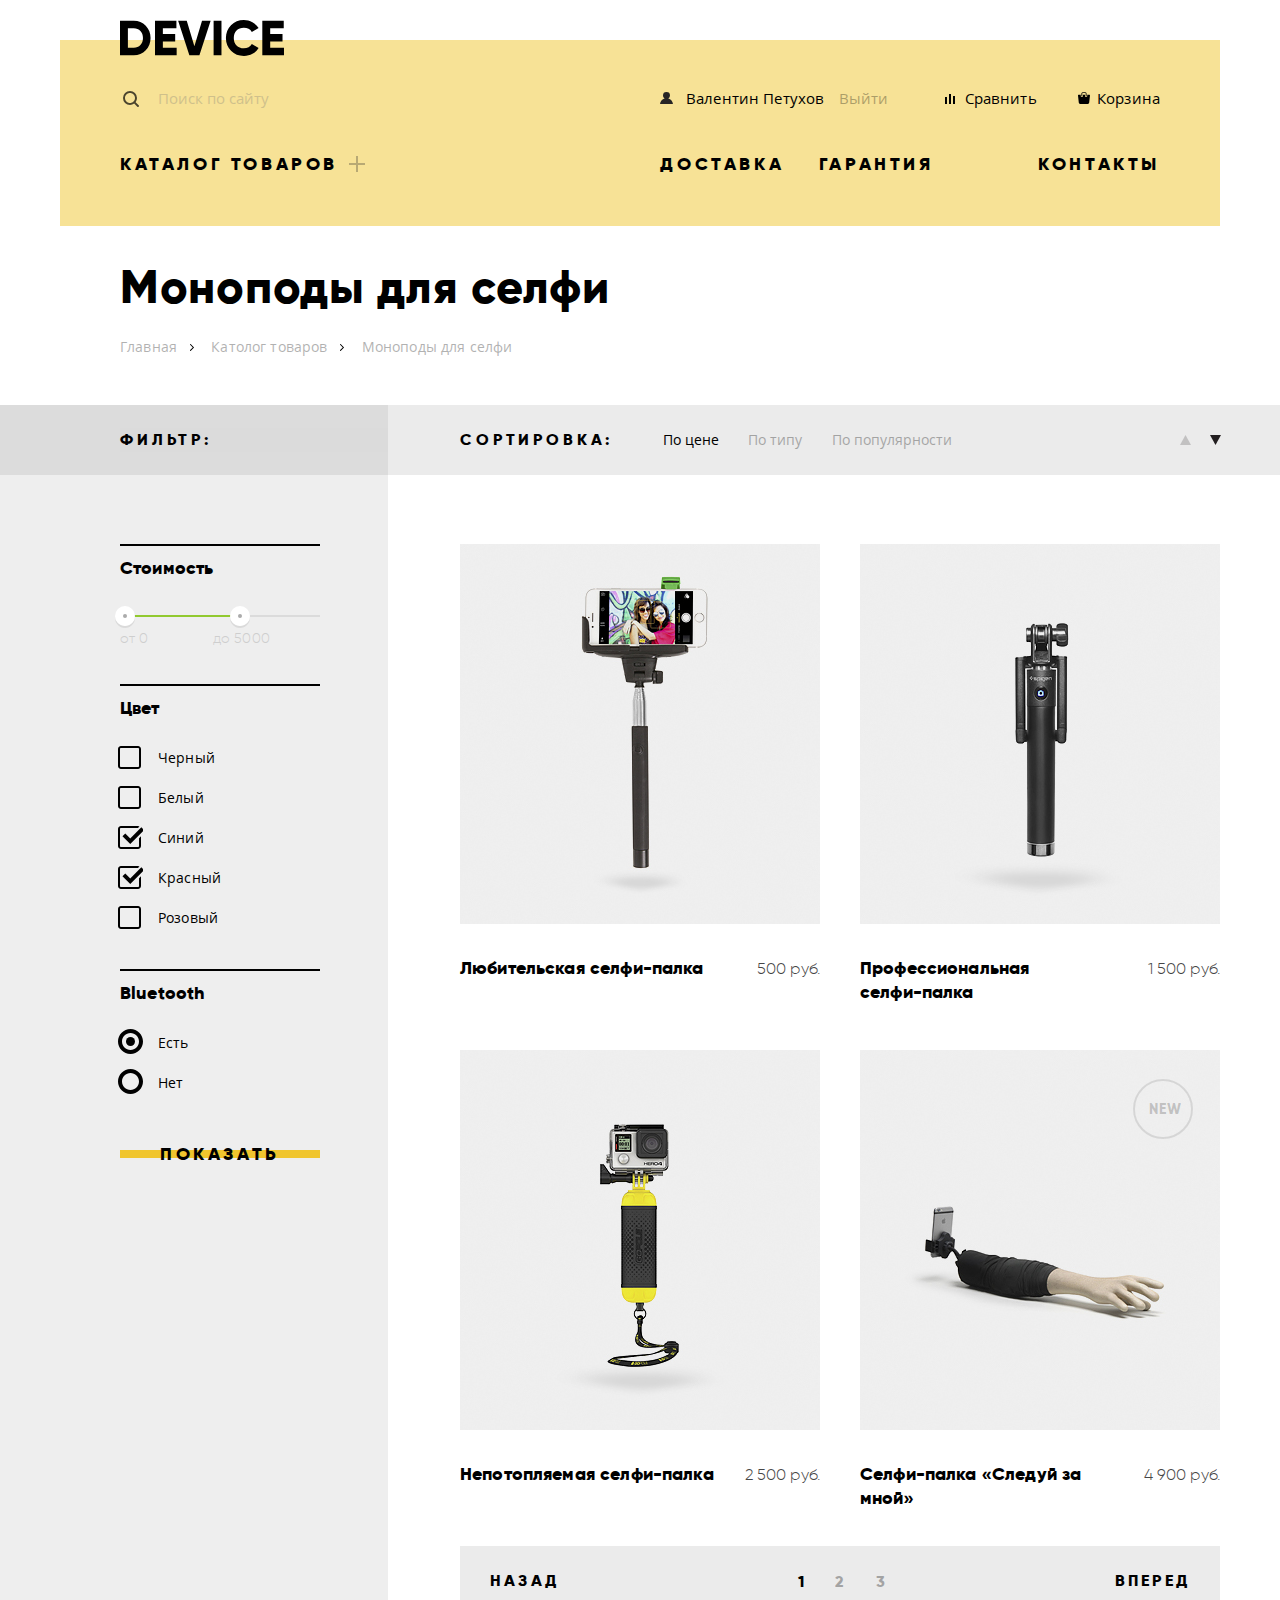
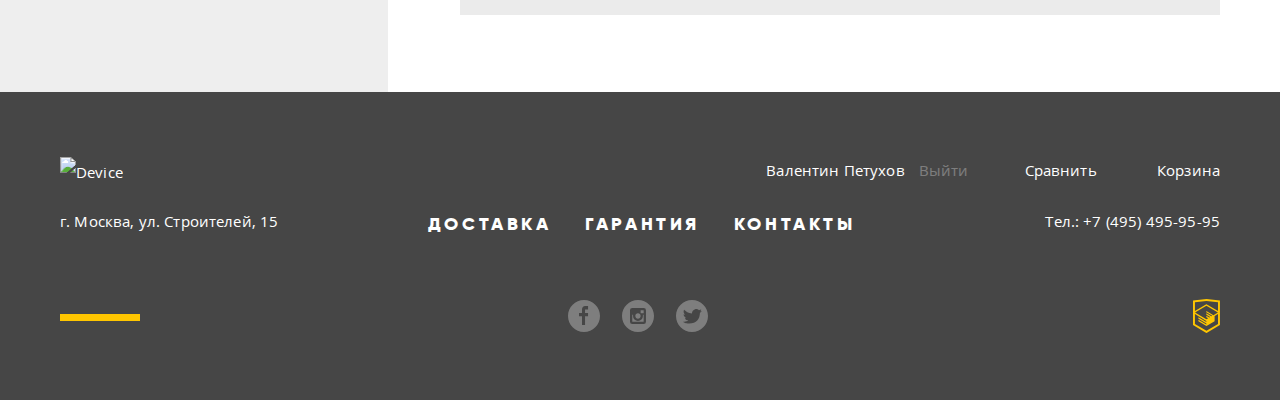
==== commit 285381a3: "Доработка CSS" ====
--- a/monopod.html
+++ b/monopod.html
@@ -5,7 +5,7 @@
   <meta charset="utf-8">
   <title>HTML Academy: Девайс</title>
   <link rel="stylesheet" href="css/normalize.css">
-  <link rel="stylesheet" href="css/style.css">
+  <link rel="stylesheet" href="css/style.min.css">
 </head>
 
 <body class="inner-page">
@@ -25,7 +25,7 @@
             <a class="login" href="#">Валентин Петухов</a>
           </li>
           <li class="logout">
-            <a class="exit" href="#" class="active">Выйти</a>
+            <a href="#" class="exit active">Выйти</a>
           </li>
         </ul>
         <ul class="user-block-right">
@@ -120,7 +120,7 @@
                 <legend class="filter-title">Цвет</legend>
                 <ul>
                   <li class="filter-option">
-                    <input class="filter-input-checkbox visually-hidden" type="checkbox" name="color-black" id="filter-color-black" checked>
+                    <input class="filter-input-checkbox visually-hidden" type="checkbox" name="color-black" id="filter-color-black">
                     <label for="filter-color-black">Черный</label>
                   </li>
                   <li class="filter-option">
@@ -211,7 +211,8 @@
               </li>
               <li class="catalog-inner-item">
                 <a class="catalog-inner-item-info" href="#">
-                  <h3 class="catalog-inner-item-title">Профессиональная <br>селфи-палка</h3>
+                  <h3 class="catalog-inner-item-title">Профессиональная
+                    <br>селфи-палка</h3>
                   <span class="catalog-inner-item-price">1 500 руб.</span>
                 </a>
                 <img class="catalog-inner-img" src="img/item-2.jpg" alt="Профессиональная селфи-палка" width="360" height="380">
@@ -291,7 +292,7 @@
               <a class="login" href="#">Валентин Петухов</a>
             </li>
             <li class="logout">
-              <a class="exit" href="#" class="active">Выйти</a>
+              <a href="#" class="exit active">Выйти</a>
             </li>
           </ul>
           <ul class="user-block-right">
--- a/css/style.min.css
+++ b/css/style.min.css
@@ -0,0 +1 @@
+.btn,.site-navigation a,.user-block a,a,body{color:#000}.btn::before,.search-form::before{content:''}.btn,.slides-switches li,.submenu ul,.user-block li{vertical-align:top}.catalog-inner-item-hover,.catalog-inner-left-side,.catalog-inner-list .catalog-inner-item,.catalog-inner-right-side,.main-header{-webkit-box-orient:vertical;-webkit-box-direction:normal}@font-face{font-family:'Gilroy ExtraBold';font-weight:400;font-style:normal;src:url(../fonts/gilroyextrabold.woff2) format('woff2'),url(../fonts/gilroyextrabold.woff) format('woff')}@font-face{font-family:'Gilroy Light';font-weight:400;font-style:normal;src:url(../fonts/gilroylight.woff2) format('woff2'),url(../fonts/gilroylight.woff) format('woff')}@font-face{font-family:'Open Sans';font-weight:400;font-style:normal;src:url(../fonts/opensans.woff2) format('woff2'),url(../fonts/opensans.woff) format('woff')}@font-face{font-family:'Open Sans Light';font-weight:400;font-style:normal;src:url(../fonts/opensanslight.woff2) format('woff2'),url(../fonts/opensanslight.woff) format('woff')}body{font-family:'Open Sans',Arial,sans-serif;font-size:15px;font-weight:300;line-height:30px;margin:0;padding:0;letter-spacing:.01em}.btn,h1{font-family:'Gilroy ExtraBold',Arial,sans-serif}img{max-width:100%;height:auto}h1{font-size:47px;line-height:48px;letter-spacing:.015em}.btn,.site-navigation{letter-spacing:.2em;text-transform:uppercase}a{text-decoration:none}.visually-hidden:not(:focus):not(:active),input[type=checkbox].visually-hidden,input[type=radio].visually-hidden{position:absolute;overflow:hidden;clip:rect(0 0 0 0);width:1px;height:1px;margin:-1px;padding:0;white-space:nowrap;border:0;-webkit-clip-path:inset(100%);clip-path:inset(100%)}.btn{font-size:18px;line-height:24px;position:relative;z-index:0;display:inline-block;padding:8px 10px;cursor:pointer;border:none;background-color:transparent}.btn::before{position:absolute;z-index:-1;top:40%;left:0;width:100%;height:20%;-webkit-transition:all .2s ease-in-out;-o-transition:all .2s ease-in-out;transition:all .2s ease-in-out;background-color:#f0c52e}.btn:focus::before,.btn:hover::before{top:0;height:100%}.btn:active{color:#be9c22}.container{-webkit-box-sizing:border-box;box-sizing:border-box;max-width:1160px;margin:0 auto}.main-header{position:relative;display:-webkit-box;display:-ms-flexbox;display:flex;flex-direction:column;min-height:300px;margin-top:40px;padding:0 60px;background-color:#f7e296;-ms-flex-direction:column}.main-header .index-columns{display:-webkit-box;display:-ms-flexbox;display:flex;padding-top:33px;padding-bottom:30px;-webkit-box-pack:justify;-ms-flex-pack:justify;justify-content:space-between}.main-header .logo{position:absolute;top:-20px;left:60px}.logo[href]{-webkit-transition:opacity .1s ease-in;-o-transition:opacity .1s ease-in;transition:opacity .1s ease-in}.logo[href]:focus,.logo[href]:hover{opacity:.6}.logo[href]:active{opacity:.3}.search-form{position:relative;margin:0;padding:0}.search-form input{width:355px;height:47px;padding:0 0 0 38px;opacity:.3;border:none;border-bottom:2px solid transparent;outline:0;background-color:#f7e296}.search-form input:hover,.site-navigation a:focus,.site-navigation a:hover,.user-block .active:focus,.user-block .active:hover,.user-block a:focus,.user-block a:hover{opacity:.6}.search-form input:active,.search-form input:focus{opacity:1;border-bottom:2px solid #000}.search-form::before{position:absolute;top:18px;left:3px;width:18px;height:18px;opacity:1;background-image:url(../img/search.svg);background-repeat:no-repeat}.search-form .search-btn{font:inherit;visibility:hidden;width:85px;height:49px;margin-left:-5px;text-align:center;border:2px solid #000;background-color:transparent}.search-form-hidden:active~.search-btn,.search-form-hidden:focus~.search-btn{visibility:visible}.search-form .search-btn:focus,.search-form .search-btn:hover{visibility:visible;color:#fff;background-color:#000}.search-form .search-btn:active{visibility:visible;color:#747474;background-color:#000}.menu-item .index-catalog:after,.menu-item .index-catalog:before{background-color:#b8a974;content:''}.site-navigation,.user-block ul{margin:0;padding:0;list-style:none}.user-block{display:-webkit-box;display:-ms-flexbox;display:flex;-webkit-box-pack:justify;-ms-flex-pack:justify;justify-content:space-between;-webkit-box-align:center;-ms-flex-align:center;align-items:center}.main-header .user-block{width:500px}.user-block li{display:inline-block}.user-block-left .logout{margin-left:10px}.user-block-right li{margin-left:30px}.user-block a{position:relative;padding-left:26px}.user-block a::before{position:absolute;width:14px;height:13px;content:'';background-repeat:no-repeat}.user-block .exit{padding-left:0;opacity:.3}.user-block .login::before{top:4px;left:0}.main-header .login::before{background-image:url(../img/user.svg)}.user-block .compare::before{top:6px;left:6px}.main-header .compare::before{background-image:url(../img/compare.svg)}.user-block .cart::before{top:4px;left:7px}.main-header .cart::before{background-image:url(../img/cart.svg)}.main-navigation{display:-webkit-box;display:-ms-flexbox;display:flex;-webkit-box-pack:justify;-ms-flex-pack:justify;justify-content:space-between}.site-navigation{font-family:'Gilroy ExtraBold',Arial,sans-serif;font-size:18px;line-height:24px}.site-navigation-right li{display:inline-block;vertical-align:top}.main-navigation .menu-item-delivery{margin-right:26px}.main-navigation .menu-item-contacts{margin-left:96px}.menu-item .index-catalog{position:relative;padding-right:30px}.menu-item .index-catalog:after{position:absolute;top:3px;right:10px;width:2px;height:16px}.menu-item .index-catalog:before{position:absolute;top:10px;right:3px;width:16px;height:2px}.site-navigation .submenu{font-family:'Open Sans',Arial,sans-serif;font-size:15px;line-height:36px;position:absolute;z-index:2;left:0;display:none;-webkit-box-sizing:border-box;box-sizing:border-box;width:1160px;min-height:164px;margin:0;padding:20px 60px;list-style:none;letter-spacing:.01em;text-transform:none;background-color:#f7e296}.slide-description .slide-number,.slide-description .slide-promo{font-family:'Gilroy ExtraBold',Arial,sans-serif}.slide-content .slide-description,.slider-top{position:relative}.menu-item:focus .submenu,.menu-item:hover .submenu{display:block}.submenu ul{display:inline-block;margin:0;padding:0;list-style:none;width:200px}.submenu ul:first-child{width:200px;margin-right:40px}.site-navigation a:active,.user-block .active,.user-block a:active{opacity:.3}.user-block .active:active{opacity:1}.slider-top .slides{position:relative;top:-112px}.slider-top .slide-content{display:-webkit-box;display:-ms-flexbox;display:flex;-webkit-box-pack:justify;-ms-flex-pack:justify;justify-content:space-between}.slider-top .slide-hidden{display:none}.slide-content .slide-content-img,.slide-content .slide-description{width:560px}.slide-content .slide-content-img{display:-webkit-box;display:-ms-flexbox;display:flex;-webkit-box-align:start;-ms-flex-align:start;align-items:flex-start}.slide-content-img img{display:block;margin:0 auto}.slide-content .slide-description::before{position:absolute;top:37px;right:460px;width:100px;height:7px;content:'';background-color:#fff}.slide-description .slide-number{position:absolute;top:-14px;right:48px}.slide-description .slide-promo{font-size:47px;line-height:56px;position:relative;z-index:1;margin-top:79px;margin-bottom:19px;letter-spacing:.015em;color:#000}.slide-description .slide-promo-description{font-family:'Open Sans Light',Arial,sans-serif;width:490px;margin-bottom:43px}.slide-description .btn{margin-bottom:49px;padding:8px 42px}.slide-description .custom-table-1{border-collapse:collapse}.slide-description th{font-family:'Gilroy Light',Arial,sans-serif;font-size:36px;font-weight:400;line-height:48px;padding-bottom:6px}.slide-description th:first-child,.slide-description th:last-child{width:155px}.slide-description th:nth-child(2){width:140px}.slide-description td{font-size:13px;line-height:20px}.slider-top .slides,.slider-top .slides-switches{margin:0;padding:0;list-style:none}.slider-top .slides-switches{position:absolute;right:82px;bottom:250px}.slides-switches li{display:inline-block;margin-right:17px}.slides-switches li:last-child{margin-right:0}.slider-top .slide-btn{font-size:0;position:relative;display:inline-block;width:12px;height:12px;padding:0;cursor:pointer;vertical-align:baseline;border:1px solid #000;border-radius:50%;background-color:transparent}.slider-top .slide-btn-active::before{position:absolute;top:2px;left:2px;width:4px;height:4px;content:'';border:1px solid #000;border-radius:50%}.slide-description .slide-number{font-size:180px;line-height:180px;color:#fff}.catalog h3,.services .btn-services-active{font-family:'Gilroy ExtraBold',Arial,sans-serif;font-size:18px;line-height:24px}.catalog{margin-top:-6px;margin-bottom:131px}.catalog .catalog-list{display:-webkit-box;display:-ms-flexbox;display:flex;margin:0;padding:0;list-style:none;-webkit-box-pack:justify;-ms-flex-pack:justify;justify-content:space-between;-ms-flex-wrap:wrap;flex-wrap:wrap}.catalog a{color:#000}.catalog h3{max-width:160px;margin:0;padding:0}.catalog .catalog-img{display:-webkit-box;display:-ms-flexbox;display:flex;width:160px;height:160px;margin-bottom:33px;-webkit-transition:background-color .1s ease-in;-o-transition:background-color .1s ease-in;transition:background-color .1s ease-in;background-color:#f7e296;-webkit-box-pack:center;-ms-flex-pack:center;justify-content:center;-webkit-box-align:center;-ms-flex-align:center;align-items:center}.catalog-list .catalog-item{padding-bottom:50px}.catalog-item:focus .popcatalogular-img,.catalog-item:hover .catalog-img{background-color:#f0c52e}.catalog-item:active .catalog-img img{opacity:.3}.catalog .img-monopod{-webkit-box-align:end;-ms-flex-align:end;align-items:flex-end}.services-slide-hidden{position:absolute;overflow:hidden;clip:rect(0 0 0 0);width:1px;height:1px;margin:-1px;padding:0;white-space:nowrap;border:0;-webkit-clip-path:inset(100%);clip-path:inset(100%)}.services-wrapper{position:relative;width:100%;margin-bottom:94px;background-color:#e5e5e5}.services{position:relative;top:-45px;display:-webkit-box;display:-ms-flexbox;display:flex;min-height:288px;-webkit-box-pack:start;-ms-flex-pack:start;justify-content:flex-start}.services .services-slides,.services .services-switches{margin:0;padding:0;list-style:none}.services .services-switches{z-index:0;width:284px;margin-top:25px}.services .services-switches::before{position:absolute;top:-55px;left:277px;display:block;width:7px;height:319px;content:'';background-color:#000}.partners .partners-item,.partners img{position:relative}.services-switches li{margin-bottom:24px}.services .services-switches-active{background-color:#000}.services .btn-services{min-width:160px;padding:8px 20px}.services .btn-services-active{position:relative;display:inline-block;height:40px;padding:8px 20px;vertical-align:top;letter-spacing:.2em;text-transform:uppercase;color:#f7e184;border:none;background-color:transparent}.contact-info h2,.services-slides h3{font-family:'Gilroy ExtraBold',Arial,sans-serif;font-size:47px;line-height:48px}.services .services-slides{width:693px;padding-left:117px}.services-slides li{padding-top:18px;padding-bottom:18px}.services-slides h3{margin:0 0 31px;padding:0;letter-spacing:.02em}.services-slides p{max-width:460px}.credit,.delivery,.warranty{right:50px;background-repeat:no-repeat;background-position-x:right;background-position-y:30px}.delivery{background-image:url(../img/delivery.svg)}.credit{background-image:url(../img/credit.svg)}.warranty{background-image:url(../img/warranty.svg)}.partners{margin-bottom:84px}.partners .partners-list{display:-webkit-box;display:-ms-flexbox;display:flex;margin:0;padding:0;list-style:none;-webkit-box-pack:justify;-ms-flex-pack:justify;justify-content:space-between;-ms-flex-wrap:wrap;flex-wrap:wrap}.partners img{opacity:.2}.partner-link::before{position:absolute;width:260px;height:100px;content:'';opacity:0}.dji::before{background-image:url(../img/logo-1.png)}.spgadgets::before{background-image:url(../img/logo-2.png)}.gopro::before{background-image:url(../img/logo-3.png)}.vive::before{background-image:url(../img/logo-4.png)}.partners .partners-item:focus .partner-link::before,.partners .partners-item:hover .partner-link::before{opacity:1}.main-content .contact-info{display:-webkit-box;display:-ms-flexbox;display:flex;padding-top:52px;-webkit-box-pack:justify;-ms-flex-pack:justify;justify-content:space-between}.main-footer-middle,.main-footer-top{display:-webkit-box;display:-ms-flexbox}.contact-info .about-us{max-width:475px}.contact-info h2{position:relative;margin:0 0 43px;padding:0}.contact-info h2::before{position:absolute;top:-52px;width:80px;height:7px;content:'';background-color:#000}.contact-info p{font-family:'Open Sans Light',Arial,sans-serif;margin:0 0 30px;padding:0;letter-spacing:normal}.contact-info ul,.modal-wtite-us .modal-wtite-us-label{font-family:'Gilroy ExtraBold',Arial,sans-serif}.contact-info ul{font-size:16px;line-height:40px;margin:66px 0 54px;padding:0 36px;list-style:none;letter-spacing:normal}.contact-info li{position:relative}.contact-info li::after,.contact-info li::before{position:absolute;border-radius:50%;content:''}.contact-info li::before{top:17px;left:-35px;width:8px;height:8px;background-color:#e5e5e5}.contact-info li::after{top:19px;left:-33px;width:4px;height:4px;background-color:#fff}.about-us .btn{padding:8px 21px}.contact-info .contacts{width:560px}.contacts .map{margin-top:39px;margin-bottom:60px}.contacts .btn{padding:8px 39px}.main-footer{margin-top:82px;padding-top:63px;padding-bottom:58px;color:#fff;background-color:#464646}.main-footer a{color:#fff}.main-footer p{margin:0;padding:0}.main-footer-top{display:flex;margin-bottom:19px;-webkit-box-pack:justify;-ms-flex-pack:justify;justify-content:space-between;-webkit-box-align:start;-ms-flex-align:start;align-items:flex-start}.main-footer-top .logo{padding-top:2px}.main-footer .login::before{background-image:url(../img/user-footer.svg)}.main-footer .compare::before{background-image:url(../img/compare-footer.svg)}.main-footer .cart::before{background-image:url(../img/cart-footer.svg)}.main-footer-middle{display:flex;margin-bottom:63px;-webkit-box-pack:justify;-ms-flex-pack:justify;justify-content:space-between;-webkit-box-align:end;-ms-flex-align:end;align-items:flex-end}.main-footer-middle .site-navigation{width:468px}.main-footer-middle li{margin-right:25px}.main-footer-bottom{position:relative;display:-webkit-box;display:-ms-flexbox;display:flex;-webkit-box-pack:end;-ms-flex-pack:end;justify-content:flex-end;-webkit-box-align:end;-ms-flex-align:end;align-items:center}.main-footer-bottom::before{position:absolute;bottom:21px;left:0;width:80px;height:7px;content:'';background-color:#ffc600}.main-footer-bottom ul{width:160px;margin:0;padding:0;list-style:none}.main-footer-bottom li{display:inline-block;margin:0 9px;vertical-align:top}.modal-map,.modal-wtite-us{top:120px;left:50%;display:none;width:960px}.social path{fill:#7e7e7e}.social:focus path,.social:hover path{fill:#b5b5b5}.social:active path{fill:#595959}.main-footer-bottom .created-by{margin-left:474px}.created-by path{fill:#ffc600}.created-by:focus path,.created-by:hover path{fill:#b5931c}.created-by:active path{fill:#7e6d31}.modal{position:fixed;z-index:1;-webkit-box-sizing:border-box;box-sizing:border-box;background-color:#fff;-webkit-box-shadow:0 10px 30px rgba(0,0,0,.2);box-shadow:0 10px 30px rgba(0,0,0,.2)}.modal-map{height:559px;margin-left:-480px}.modal-map p{margin:0}.modal-wtite-us{margin-left:-480px;padding:95px 100px 85px}.modal-wtite-us .modal-wtite-us-label{font-size:18px;line-height:24px;display:inline-block}.modal-wtite-us .email,.modal-wtite-us .name{display:inline-block;width:360px;vertical-align:top}.modal-wtite-us .name{margin-right:35px}.modal-wtite-us .letter{margin-top:35px;margin-bottom:50px}.email input,.name input{width:360px;padding-top:16px;padding-bottom:16px;padding-left:20px}.email input,.letter textarea,.name input{margin-top:13px}.letter textarea{width:740px;height:124px;padding:16px 20px;resize:vertical}.modal-wtite-us input,.modal-wtite-us textarea{font-family:'Open Sans',Arial,sans-serif;font-size:14px;line-height:18px;letter-spacing:normal;color:#bababa;border:0;background-color:#f2f2f2}.modal-wtite-us input:hover,.modal-wtite-us textarea:hover{color:#a8a8a8;background-color:#ebebeb}.modal-wtite-us input:focus,.modal-wtite-us textarea:focus{color:#464646;outline:#f7e296 solid 3px;background-color:#fff}.modal-wtite-us .btn{padding:8px 35px}.modal-wtite-us .error,.modal-wtite-us-label input:invalid{color:#b09f9f;background-color:#f6dada}.modal-close{font-size:0;position:absolute;top:22px;right:22px;display:block;width:55px;height:55px;cursor:pointer;opacity:.5;border:0;border-radius:50%;background-color:#f0c52e}.modal-close:focus,.modal-close:hover{opacity:1}.modal-close:active{opacity:.3}.modal-close::after,.modal-close::before{position:absolute;top:26px;left:13px;width:30px;height:3px;content:'';background-color:#fff}.modal-close::before{-webkit-transform:rotate(45deg);-ms-transform:rotate(45deg);transform:rotate(45deg)}.modal-close::after{-webkit-transform:rotate(-45deg);-ms-transform:rotate(-45deg);transform:rotate(-45deg)}.main-header-inner{min-height:186px}.main-content .inner-content{padding:0 60px}.main-content .page-info{padding-top:37px;padding-bottom:45px}.main-content .main-title{margin:0 0 19px;padding:0}.main-content .breadcrumbs{margin:0;padding:0;list-style:none}.breadcrumbs li{font-size:14px;line-height:24px;position:relative;display:inline-block;margin-right:30px;vertical-align:middle;color:#000}.breadcrumbs li::after,.catalog-inner-left-side:before{position:absolute;content:''}.breadcrumbs a,.breadcrumbs li:last-child{opacity:.3;color:#000}.breadcrumbs li:last-child{cursor:default}.breadcrumbs li::after{top:9px;right:-17px;width:4px;height:7px;background-image:url(../img/nav-arrow.svg);background-repeat:no-repeat}.breadcrumbs li:last-child::after{display:none}.breadcrumbs a:focus,.breadcrumbs a:hover{opacity:.6}.breadcrumbs a:active{opacity:.1}.catalog-inner-wrapper{display:-webkit-box;display:-ms-flexbox;display:flex;width:100%}.catalog-inner-left-side{display:-webkit-box;display:-ms-flexbox;display:flex;flex-direction:column;background-color:#eee;-ms-flex-direction:column;-webkit-box-flex:1;-ms-flex-positive:1;flex-grow:1}.catalog-inner-left-side:before{top:0;right:0;display:block;width:100%;height:70px;background-color:#dcdcdc}.catalog-inner-left-side-content{-webkit-box-sizing:border-box;box-sizing:border-box;width:328px;margin-left:auto;padding-left:60px}.filters{position:relative}.filters .filters-top{display:-webkit-box;display:-ms-flexbox;display:flex;background-color:#dbdbdb;-webkit-box-align:baseline;-ms-flex-align:baseline;align-items:baseline}.filters .filters-bottom{display:-webkit-box;display:-ms-flexbox;display:flex;padding-top:69px}.catalog-inner-right-side,.sorting{display:-webkit-box;display:-ms-flexbox}.filter .filter-title{font-family:'Gilroy ExtraBold',Arial,sans-serif;font-size:18px;line-height:24px;width:200px;padding-top:10px;border-top:2px solid #000}.filter .selected-price{font-family:'Gilroy Light',Arial,sans-serif;font-size:14px;line-height:24px;position:relative;padding-top:46px}.filter .selected-price::after,.filter .selected-price::before{position:absolute;top:35px;height:2px;content:''}.filter .selected-price::before{width:200px;background-color:#dbdbdb}.filter .selected-price::after{left:0;width:118px;background-color:#91c92f}.selected-price span{position:relative;color:#cecece}.selected-price span:first-child::before,.selected-price span:last-child::before{position:absolute;z-index:1;top:-24px;width:22px;height:24px;background-image:url(../img/filter-button.svg);cursor:pointer;content:'';background-repeat:no-repeat}.selected-price span:first-child{margin-right:60px}.selected-price span:first-child::before{left:-5px}.selected-price span:last-child::before{right:18px}.selected-price span:first-child:hover::before{background-size:22px 24px;top:-25px;left:-6px}.selected-price span:last-child:hover::before{background-size:22px 24px;top:-25px;right:19px}.filter .filter-price{margin-bottom:34px}.filter .filter-bluetooth,.filter .filter-color{margin-bottom:31px}.filter .btn{padding:8px 40px}.filter-bluetooth ul,.filter-color ul{margin:18px 0 0;padding:0 0 0 38px;list-style:none}.filters .filter-option{font-size:14px;line-height:40px}.filters .blocked{color:#a6a6a6}.filter-option label{cursor:pointer}.filters fieldset{margin:0;padding:0;border:none}.filters h2,.sorting h2{font-family:'Gilroy ExtraBold',Arial,sans-serif;font-size:16px;line-height:24px;margin:23px 0;padding:0;letter-spacing:.24em;text-transform:uppercase}.filter-bluetooth label,.filter-color label{position:relative}.filter-color label::before{position:absolute;top:-2px;left:-40px;width:25px;height:23px;content:'';background-image:url(../img/checkbox-off.svg);background-repeat:no-repeat}.filter-input-checkbox:focus+label,.filter-input-radio:focus+label{outline:#61c3ff solid 2px}.filter-input-checkbox:checked+label::before{position:absolute;top:-2px;left:-40px;width:25px;height:23px;content:'';background-image:url(../img/checkbox-on.svg);background-repeat:no-repeat}.filter-bluetooth label::before,.filter-input-radio:checked+label::before{position:absolute;top:-4px;left:-40px;width:25px;height:25px;background-repeat:no-repeat;content:''}.filter-bluetooth label::before{background-image:url(../img/radio-off.svg)}.filter-input-radio:checked+label::before{background-image:url(../img/radio-on.svg)}.filter-input-checkbox[type=checkbox]:disabled+label::before,.filter-input-radio[type=radio]:disabled+label::before{opacity:.25}.catalog-inner-right-side{position:relative;display:flex;flex-direction:column;-ms-flex-direction:column;-webkit-box-flex:1;-ms-flex-positive:1;flex-grow:1}.catalog-inner-right-side:before{position:absolute;z-index:-1;top:0;right:0;display:block;width:100%;height:70px;content:'';background-color:#ebebeb}.sorting{display:flex;-webkit-box-align:baseline;-ms-flex-align:baseline;align-items:baseline}.catalog-inner-right-side-content{-webkit-box-sizing:border-box;box-sizing:border-box;width:832px;margin-right:auto;padding-left:72px}.sorting .sorting-controls{display:-webkit-box;display:-ms-flexbox;display:flex;width:560px;margin-left:50px;-webkit-box-pack:justify;-ms-flex-pack:justify;justify-content:space-between}.sorting-controls .sorting-type{margin:0;padding:0;list-style:none}.sorting-type li{margin-right:25px}.sorting-type-left li{display:inline-block;vertical-align:baseline}.sorting-type-right li{display:inline-block;vertical-align:middle}.sorting-type li:last-child{margin-right:0}.sorting a{font-family:'Open Sans',Arial,sans-serif;font-size:14px;line-height:18px;letter-spacing:normal;color:#000}.btn-down-direction,.btn-up-direction{position:relative}.btn-down-direction::before,.btn-up-direction::before{position:absolute;bottom:-4px;width:11px;height:10px;background-repeat:no-repeat;content:''}.btn-up-direction::before{left:-11px;background-image:url(../img/icon-up-dir.svg)}.btn-down-direction::before{left:-10px;background-image:url(../img/icon-down-dir.svg)}.sorting-type-left .sorting-type-inactive{opacity:.3}.sorting-type-right .sorting-type-inactive{opacity:.2}.sorting-controls .sorting-type-inactive:focus,.sorting-controls .sorting-type-inactive:hover{opacity:.6}.sorting-controls .sorting-type-current,.sorting-controls .sorting-type-inactive:active{opacity:1}.catalog-inner-content{padding-top:69px}.catalog-inner-content .catalog-inner-list{display:-webkit-box;display:-ms-flexbox;display:flex;margin:0;padding:0;list-style:none;-webkit-box-pack:justify;-ms-flex-pack:justify;justify-content:space-between;-ms-flex-wrap:wrap;flex-wrap:wrap}.catalog-inner-list .catalog-inner-item{position:relative;display:-webkit-box;display:-ms-flexbox;display:flex;flex-direction:column;margin-bottom:17px;-ms-flex-direction:column}.catalog-inner-item .catalog-inner-item-info{-webkit-box-ordinal-group:2;-ms-flex-order:1;order:1;display:-webkit-box;display:-ms-flexbox;display:flex;margin-top:32px;margin-bottom:29px;color:#000;-webkit-box-pack:justify;-ms-flex-pack:justify;justify-content:space-between;-webkit-box-align:baseline;-ms-flex-align:baseline;align-items:baseline}.catalog-inner-item h3{font-family:'Gilroy ExtraBold',Arial,sans-serif;font-size:18px;line-height:24px;width:260px;margin:0;padding:0}.catalog-inner-content .catalog-inner-item-price{font-family:'Gilroy Light',Arial,sans-serif;font-size:16px;line-height:24px;color:#464646}.catalog-inner-item-hidden{display:none}.catalog-inner-item-hidden::before{position:absolute;z-index:0;top:0;left:0;width:360px;height:380px;content:'';background-color:rgba(238,238,238,.7)}.catalog-inner-item:hover .catalog-inner-item-hidden{display:block}.catalog-inner-item-hover{position:absolute;top:0;display:none;display:-webkit-box;display:-ms-flexbox;display:flex;flex-direction:column;-webkit-box-sizing:border-box;box-sizing:border-box;width:360px;height:390px;padding-top:35px;-ms-flex-direction:column;-webkit-box-pack:center;-ms-flex-pack:center;justify-content:center;-webkit-box-align:center;-ms-flex-align:center;align-items:center}.catalog-inner-item-hover .btn{padding:8px 36px}.catalog-inner-item-hover .compare{font-family:'Open Sans Light',Arial,sans-serif;font-size:13px;line-height:36px;margin-top:6px;opacity:.5}.new:after,.pagination-list a{font-family:'Gilroy ExtraBold',Arial,sans-serif}.catalog-inner-item-hover .compare:focus,.catalog-inner-item-hover .compare:hover{opacity:1}.catalog-inner-item-hover .compare:active{opacity:.2}.new:after{font-size:14px;line-height:24px;position:absolute;top:29px;right:27px;width:51px;height:39px;padding-top:17px;padding-left:5px;content:'NEW';cursor:default;text-align:center;letter-spacing:.05em;color:rgba(0,0,0,.2);border:2px solid rgba(0,0,0,.1);border-radius:50%}.pagination-list{display:-webkit-box;display:-ms-flexbox;display:flex;-webkit-box-sizing:border-box;box-sizing:border-box;margin-top:-10px;margin-bottom:77px;padding:19px 0;background-color:#ebebeb;-webkit-box-pack:justify;-ms-flex-pack:justify;justify-content:space-between}.pagination-list ul{margin:0;padding:0;list-style:none}.pagination-list .pagination-item-number{margin-left:12px}.pagination-item-number li{display:inline-block;margin:0 12px;padding-top:1px;vertical-align:top}.pagination-list a{font-size:16px;line-height:18px;letter-spacing:.2em;text-transform:uppercase;color:#000}.pagination-list .page-inactive{opacity:.3}.pagination-list .page-inactive:focus,.pagination-list .page-inactive:hover{opacity:.6}.pagination-list .page-current,.pagination-list .page-inactive:active{cursor:default;opacity:1}.pagination-list .step{padding:25px 30px}.pagination-list .step:focus,.pagination-list .step:hover{background-color:#d9d9d9}.pagination-list .step:active{color:#acacac}.inner-page .main-footer{margin-top:0}